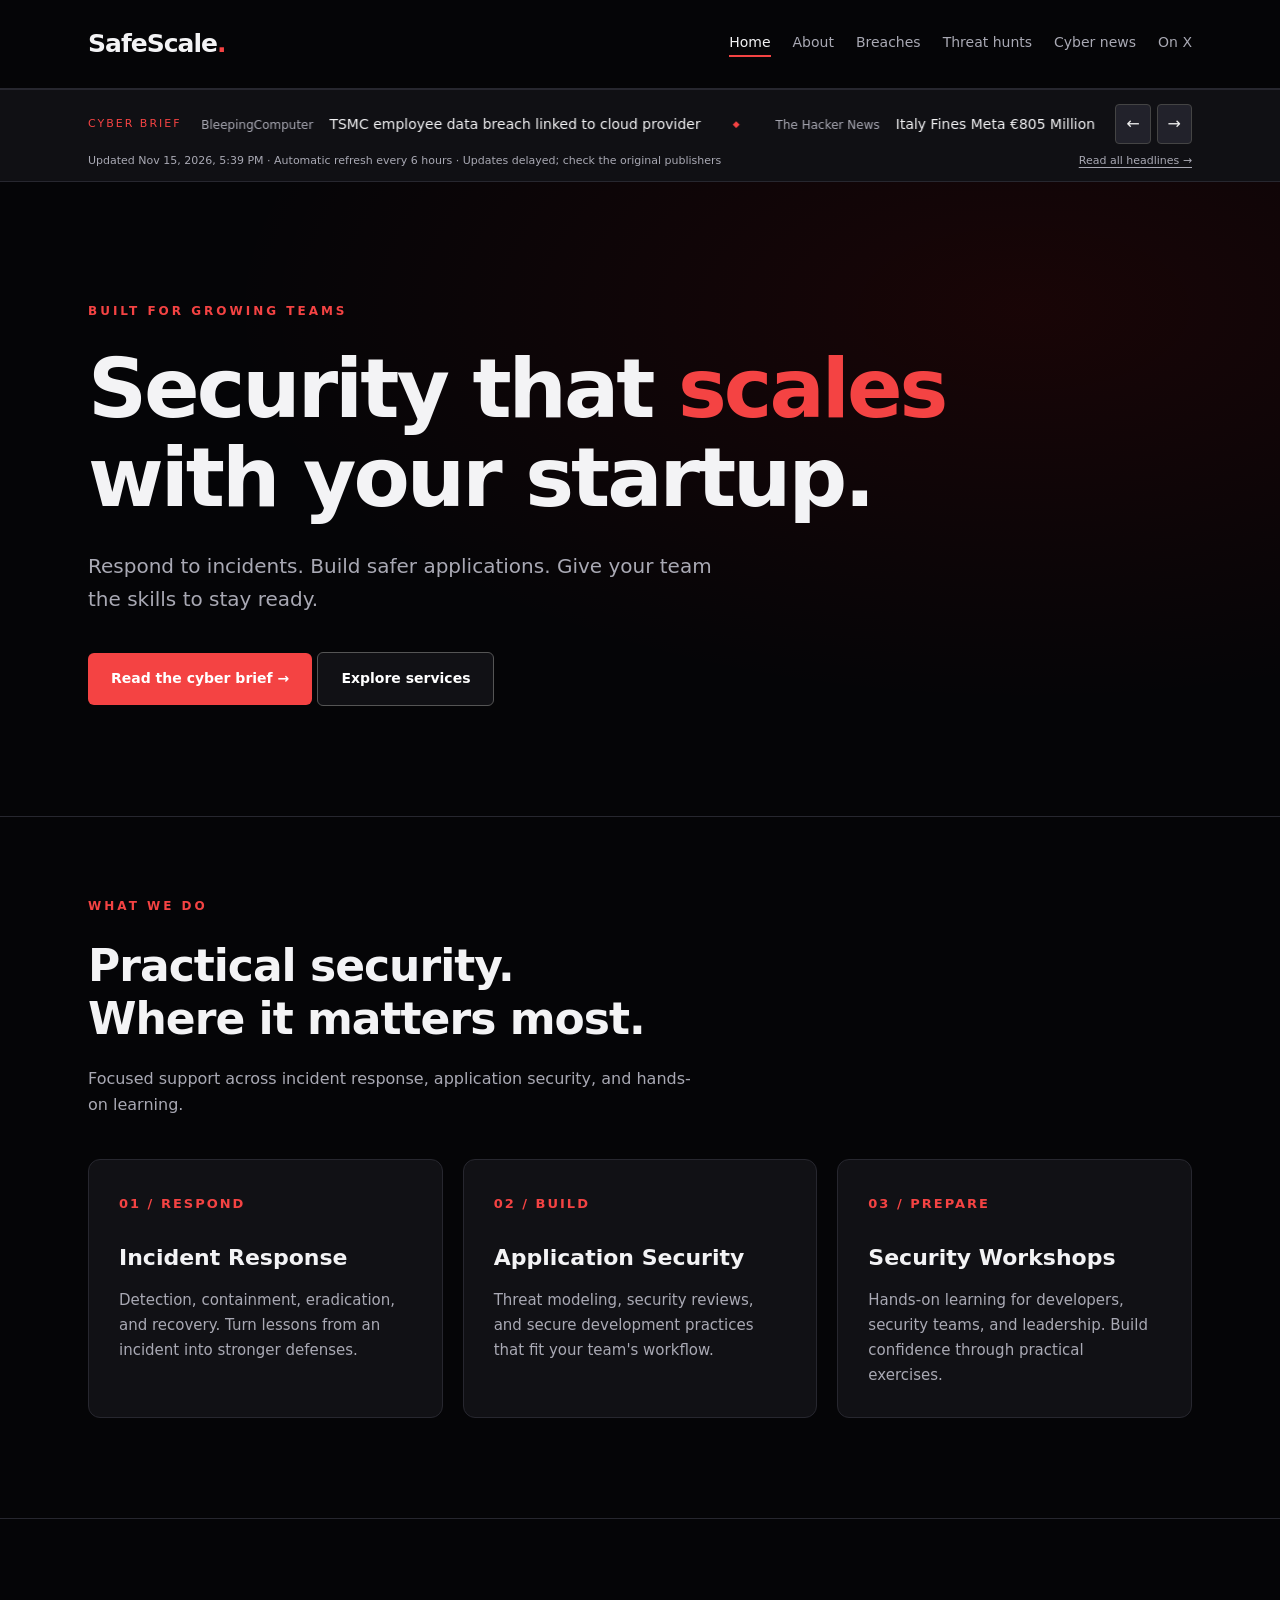
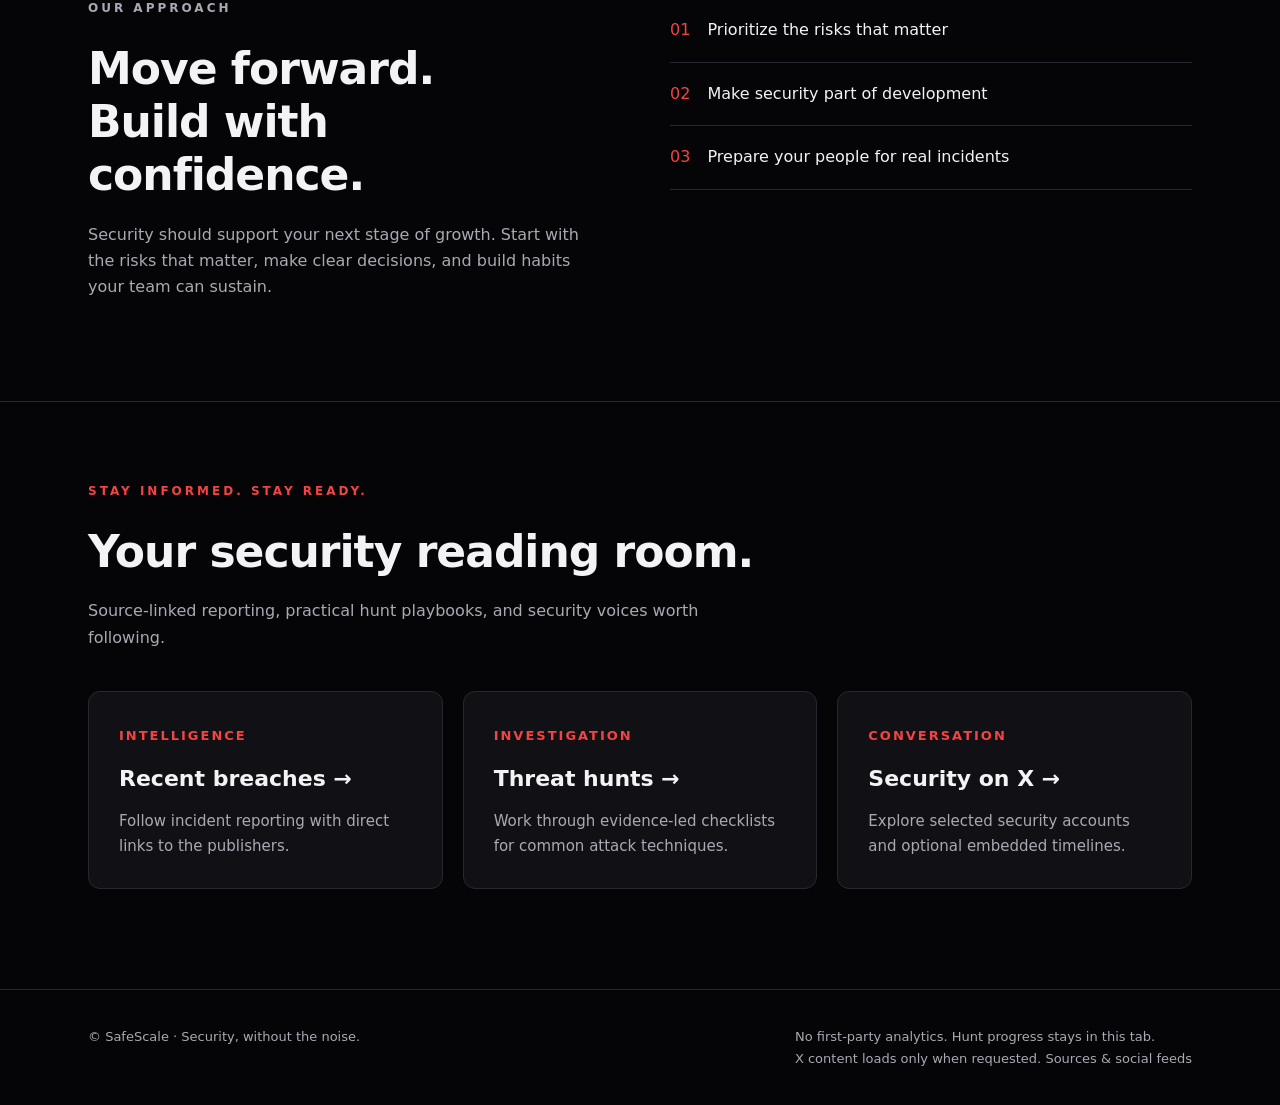
==== docs/index.html @ 320ba731 "Remove ticker pause button and retain hover-to-pause behavior" ====
<!DOCTYPE html>
<html lang="en"><head><meta charset="UTF-8"><meta name="viewport" content="width=device-width, initial-scale=1"><title>Security That Scales With Startups | SafeScale</title><meta name="description" content="Incident response, application security, threat hunting, and cyber news."><meta http-equiv="Content-Security-Policy" content="default-src 'none'; script-src 'self'; style-src 'self'; connect-src 'self'; img-src 'self' data:; frame-src 'none'; font-src 'self'; base-uri 'none'; form-action 'none'; object-src 'none'"><meta name="referrer" content="no-referrer"><link rel="stylesheet" href="assets/site.css?v=tape-1"><script src="assets/site.js?v=hover-2" defer></script></head><body data-page="home"><a class="skip" href="#main">Skip to content</a><header><nav class="container" aria-label="Main navigation"><a class="brand" href="./" aria-label="SafeScale home">SafeScale<span>.</span></a><div class="nav-links"><a href="index.html" aria-current="page">Home</a><a href="about.html">About</a><a href="breaches.html">Breaches</a><a href="hunts.html">Threat hunts</a><a href="news.html">Cyber news</a><a href="social.html">On X</a></div></nav></header><main id="main"><aside class="ticker-wrap" aria-label="Cyber headlines"><div class="container ticker-row"><a class="ticker-label" href="news.html" aria-label="Cyber Brief: read all headlines">CYBER BRIEF</a><div class="ticker-viewport" id="ticker-viewport"><a href="news.html">Explore the latest security headlines →</a></div><div class="ticker-controls"><button type="button" id="ticker-prev" aria-label="Previous headline">←</button><button type="button" id="ticker-next" aria-label="Next headline">→</button></div></div><div class="container ticker-meta"><span id="ticker-updated">Briefings refresh automatically every 6 hours.</span><a href="news.html">Read all headlines →</a></div></aside>
<section class="hero"><div class="container"><p class="eyebrow">Built for growing teams</p><h1>Security that <span class="accent">scales</span><br>with your startup.</h1><p class="intro">Respond to incidents. Build safer applications. Give your team the skills to stay ready.</p><a class="button" href="news.html">Read the cyber brief &rarr;</a> <a class="button secondary" href="#services">Explore services</a></div></section>
<section id="services" class="services"><div class="container"><p class="eyebrow">What we do</p><h2>Practical security.<br>Where it matters most.</h2><p class="section-intro">Focused support across incident response, application security, and hands-on learning.</p><div class="grid">
<article class="card"><span class="number">01 / RESPOND</span><h3>Incident Response</h3><p>Detection, containment, eradication, and recovery. Turn lessons from an incident into stronger defenses.</p></article>
<article class="card"><span class="number">02 / BUILD</span><h3>Application Security</h3><p>Threat modeling, security reviews, and secure development practices that fit your team's workflow.</p></article>
<article class="card"><span class="number">03 / PREPARE</span><h3>Security Workshops</h3><p>Hands-on learning for developers, security teams, and leadership. Build confidence through practical exercises.</p></article>
</div></div></section>
<section id="approach" class="approach"><div class="container approach-inner"><div><p class="eyebrow">Our approach</p><h2>Move forward.<br>Build with confidence.</h2><p>Security should support your next stage of growth. Start with the risks that matter, make clear decisions, and build habits your team can sustain.</p></div><ul class="principles"><li><span>01</span> Prioritize the risks that matter</li><li><span>02</span> Make security part of development</li><li><span>03</span> Prepare your people for real incidents</li></ul></div></section>
<section class="services"><div class="container"><p class="eyebrow">Stay informed. Stay ready.</p><h2>Your security reading room.</h2><p class="section-intro">Source-linked reporting, practical hunt playbooks, and security voices worth following.</p><div class="grid"><a class="card link-card" href="breaches.html"><span class="number">INTELLIGENCE</span><h3>Recent breaches →</h3><p>Follow incident reporting with direct links to the publishers.</p></a><a class="card link-card" href="hunts.html"><span class="number">INVESTIGATION</span><h3>Threat hunts →</h3><p>Work through evidence-led checklists for common attack techniques.</p></a><a class="card link-card" href="social.html"><span class="number">CONVERSATION</span><h3>Security on X →</h3><p>Explore selected security accounts and optional embedded timelines.</p></a></div></div></section></main><footer><div class="container footer-inner"><p>&copy; SafeScale · Security, without the noise.</p><p>No first-party analytics. Hunt progress stays in this tab.<br>X content loads only when requested. <a href="social.html">Sources &amp; social feeds</a></p></div></footer></body></html>
---- docs/assets/site.css ----
:root{color-scheme:dark;--bg:#050507;--panel:#111115;--text:#f3f3f5;--muted:#a9a9b4;--red:#f44343;--line:#27272f}
*{box-sizing:border-box}html{scroll-behavior:smooth}body{margin:0;background:var(--bg);color:var(--text);font-family:Inter,system-ui,-apple-system,BlinkMacSystemFont,"Segoe UI",sans-serif;line-height:1.65}
a{color:inherit;text-decoration:none}a:focus-visible{outline:2px solid var(--red);outline-offset:6px}.container{max-width:1160px;margin:auto;padding:0 28px}
header{border-bottom:1px solid var(--line)}nav{min-height:88px;display:flex;align-items:center;justify-content:space-between;gap:24px}.brand{font-size:25px;font-weight:800;letter-spacing:-1px}.brand span,.accent{color:var(--red)}.nav-links{display:flex;gap:28px;font-size:14px;color:var(--muted)}
.hero{padding:120px 0 110px;position:relative;background:radial-gradient(ellipse at 80% 20%,#e1060017,transparent 55%)}
.eyebrow{text-transform:uppercase;font-size:12px;font-weight:700;letter-spacing:3px;color:var(--red);margin:0 0 24px}h1{font-size:clamp(42px,7vw,82px);line-height:1.08;letter-spacing:-3px;margin:0 0 28px;max-width:950px}p{margin:0 0 20px}.intro{font-size:20px;color:var(--muted);max-width:640px}
.button{display:inline-flex;align-items:center;justify-content:center;padding:14px 23px;border-radius:6px;background:var(--red);color:#fff;font-size:14px;font-weight:700;margin-top:16px}.button:hover{background:#dd3030}
section{scroll-margin-top:30px}.services{padding:80px 0 100px;border-top:1px solid var(--line)}h2{font-size:clamp(30px,4vw,44px);line-height:1.2;letter-spacing:-1px;margin:0 0 20px}.section-intro{max-width:620px;color:var(--muted)}.grid{display:grid;grid-template-columns:repeat(3,1fr);gap:20px;margin-top:40px}.card{background:var(--panel);border:1px solid var(--line);border-radius:12px;padding:30px}.number{color:var(--red);font-size:13px;font-weight:700;letter-spacing:2px}.card h3{font-size:22px;margin:24px 0 12px}.card p{font-size:15px;color:var(--muted);margin-bottom:0}
.approach{border-top:1px solid var(--line);padding:80px 0}.approach-inner{display:grid;grid-template-columns:1fr 1fr;gap:60px}.approach p{color:var(--muted)}.principles{list-style:none;margin:0;padding:0}.principles li{padding:18px 0;border-bottom:1px solid var(--line)}.principles span{color:var(--red);margin-right:12px}
footer{padding:36px 0;border-top:1px solid var(--line);font-size:13px;color:var(--muted)}.footer-inner{display:flex;justify-content:space-between;gap:24px}.footer-inner p{margin:0}
@media(max-width:760px){.hero{padding:80px 0}.grid,.approach-inner{grid-template-columns:1fr}.approach-inner{gap:24px}.nav-links{gap:16px}h1{letter-spacing:-1.5px}.services,.approach{padding:60px 0}.footer-inner{flex-direction:column;gap:12px}}
@media(prefers-reduced-motion:reduce){html{scroll-behavior:auto}}

.skip{position:absolute;top:-80px;left:16px;z-index:20;background:#fff;color:#111;padding:12px}.skip:focus{top:8px}
nav{flex-wrap:wrap;padding-top:18px;padding-bottom:18px}.nav-links{flex-wrap:wrap;gap:12px 22px}.nav-links a[aria-current=page]{color:var(--text);border-bottom:2px solid var(--red)}
.page-hero{padding:72px 0 48px;background:radial-gradient(ellipse at 85% 0%,#e1060015,transparent 65%)}.page-hero h1{font-size:clamp(40px,6vw,66px)}.page-content{padding-bottom:90px}.lede{max-width:740px;color:var(--muted);font-size:18px}.subtle{color:var(--muted);font-size:14px}.pill{display:inline-block;border:1px solid var(--line);border-radius:30px;padding:5px 12px;font-size:12px;letter-spacing:.4px;color:var(--muted)}
.toolbar{display:flex;flex-wrap:wrap;gap:16px;margin:24px 0;align-items:end}.field{display:flex;flex-direction:column;gap:7px;flex:1;min-width:180px;font-size:13px;color:var(--muted)}input[type=search],select,button{font:inherit}input[type=search],select{background:var(--panel);border:1px solid #45454e;color:var(--text);padding:12px 14px;border-radius:6px;width:100%}button{cursor:pointer}button:focus-visible,input:focus-visible,select:focus-visible,summary:focus-visible{outline:2px solid var(--red);outline-offset:4px}button.button{border:0;margin-top:0}.secondary{background:var(--panel);border:1px solid #555!important}.secondary:hover{background:#24242c}
.feed-list{display:grid;gap:16px}.story{border:1px solid var(--line);border-radius:10px;padding:24px;background:var(--panel)}.story h2{font-size:22px;letter-spacing:-.4px;margin:10px 0;line-height:1.4}.story h2 a:hover{color:var(--red)}.story-meta{display:flex;flex-wrap:wrap;gap:10px;align-items:center;color:var(--muted);font-size:12px}.story .read{color:var(--red);font-size:14px}.feed-info{padding:16px 20px;border-left:2px solid var(--red);background:var(--panel);font-size:14px;color:var(--muted);margin-bottom:24px}.feed-info p{margin:0 0 6px}.empty{border:1px dashed #555;padding:36px;text-align:center}.ticker-wrap{border-block:1px solid var(--line);padding:15px 0;background:#101014}.ticker-row{display:flex;align-items:center;gap:16px}.ticker-label{font-size:11px;color:var(--red);letter-spacing:2px;white-space:nowrap}.ticker-link{flex:1;font-size:14px;min-width:0}.ticker-controls{display:flex;gap:6px}.ticker-controls button{background:#22222b;border:1px solid #444;color:#eee;padding:6px 10px;border-radius:4px}.link-card{display:block}.link-card:hover{border-color:var(--red)}.link-card h3{margin:12px 0}.about-grid{display:grid;grid-template-columns:1.4fr 1fr;gap:32px}.prose p{color:var(--muted)}.prose h2{margin-top:34px}.prose a,.source-links a{color:var(--red);text-decoration:underline;text-underline-offset:4px}.source-links{display:flex;gap:18px;flex-wrap:wrap}.hunt{border:1px solid var(--line);border-radius:12px;background:var(--panel);margin:18px 0;padding:0 24px 24px}.hunt summary{padding:24px 0 8px;cursor:pointer;font-size:22px;font-weight:700}.hunt summary small{display:block;font-size:12px;font-weight:400;color:var(--red);margin-top:6px}.hunt h3{font-size:16px;margin:24px 0 8px}.hunt p,.hunt li{color:var(--muted)}.hunt label{display:flex;gap:12px;padding:12px 0;align-items:start}.hunt input{accent-color:var(--red);margin-top:6px;min-width:18px;min-height:18px}.hunt pre{background:#070709;border:1px solid var(--line);border-radius:6px;padding:20px;overflow:auto;font-size:13px;white-space:pre-wrap}.hunt progress{width:100%;accent-color:var(--red)}.hunt-actions{display:flex;gap:12px;flex-wrap:wrap;margin-top:20px}.hunt-status{margin-bottom:20px;color:var(--muted);font-size:13px}.x-grid{display:grid;grid-template-columns:repeat(3,1fr);gap:20px;margin:28px 0}.x-card{border:1px solid var(--line);background:var(--panel);border-radius:10px;padding:24px}.x-card h2{font-size:22px;margin-top:12px}.x-card p{color:var(--muted);font-size:14px}.x-card a{color:var(--red)}.x-slot{margin-top:18px;min-height:40px}.notice{padding:20px;background:var(--panel);border:1px solid var(--line);border-radius:8px;margin:24px 0}.content-links{margin-top:20px}.content-links a{color:var(--red)}[hidden]{display:none!important}
@media(max-width:760px){nav{align-items:start}.nav-links{font-size:12px;gap:10px 15px}.about-grid,.x-grid{grid-template-columns:1fr}.page-hero{padding-top:48px}.ticker-row{flex-wrap:wrap}.ticker-label{width:100%}.ticker-controls{margin-left:auto}.container{padding-left:20px;padding-right:20px}.story{padding:20px}.toolbar{gap:12px}}
@media(max-width:760px){.ticker-link{flex-basis:100%;min-height:72px}.ticker-controls{margin-left:0}}

/* A continuous stock-market-style tape, moving left to right. */
.ticker-wrap{padding:14px 0 10px}.ticker-row{flex-wrap:nowrap}.ticker-label{flex-shrink:0}.ticker-label:hover{text-decoration:underline}.ticker-viewport{flex:1;min-width:0;overflow:hidden;padding:8px 0}.ticker-track,.ticker-group{display:flex;align-items:center;width:max-content}.ticker-track{will-change:transform}.ticker-group{gap:36px;padding-right:36px;flex-shrink:0}.ticker-item{display:flex;align-items:center;gap:16px;white-space:nowrap;font-size:14px;line-height:1.5;flex-shrink:0}.ticker-item:hover .ticker-headline{color:var(--red)}.ticker-source{color:var(--muted);font-size:12px}.ticker-separator{color:var(--red);font-size:9px;margin-left:16px}.ticker-controls{flex-shrink:0}.ticker-meta{display:flex;justify-content:space-between;gap:12px;margin-top:8px;color:var(--muted);font-size:11px}.ticker-meta a{white-space:nowrap;text-decoration:underline;text-underline-offset:3px}
@media(max-width:760px){.ticker-row{display:grid;grid-template-columns:1fr auto;gap:10px}.ticker-label{width:auto}.ticker-viewport{grid-column:1 / -1;grid-row:2;width:100%;min-height:42px}.ticker-controls{grid-column:2;grid-row:1;margin-left:0}.ticker-meta{flex-wrap:wrap;font-size:10px}.ticker-item{font-size:14px}.ticker-group{gap:28px;padding-right:28px}}
@media(prefers-reduced-motion:reduce){.ticker-track{will-change:auto}}
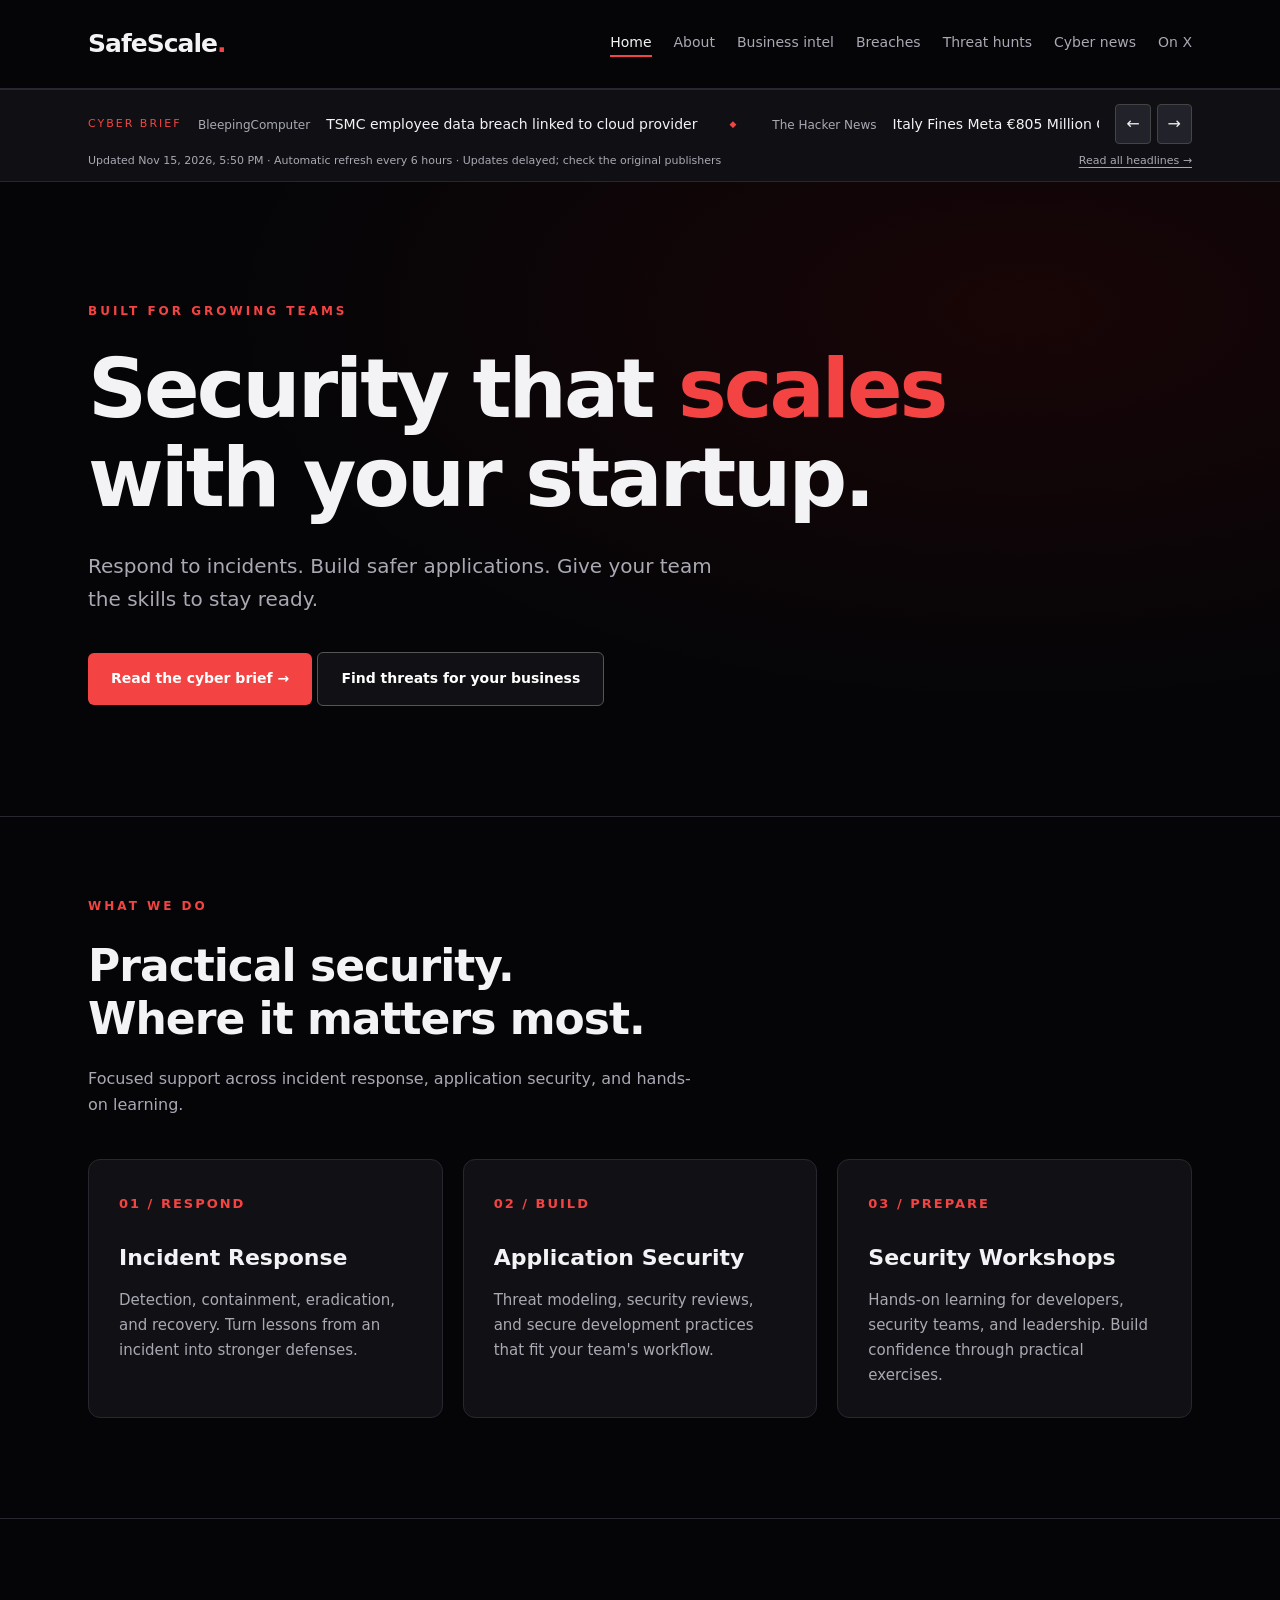
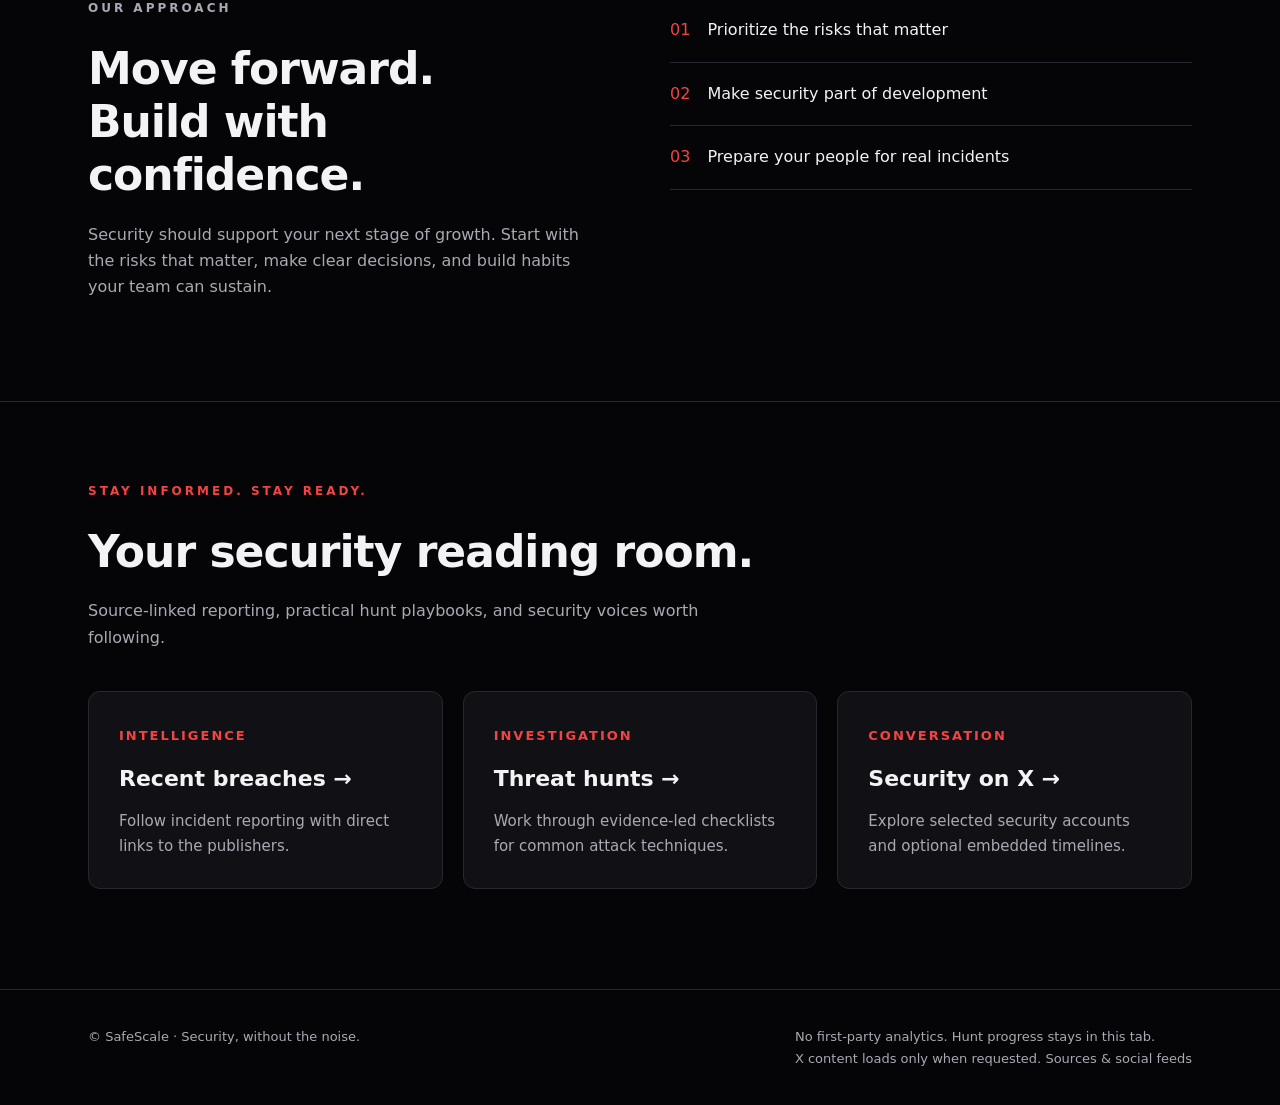
==== commit ecb66521: "Add explainable industry and India-relevance intelligence with CISA KEV and contextual hunt guides" ====
--- a/docs/index.html
+++ b/docs/index.html
@@ -1,6 +1,6 @@
 <!DOCTYPE html>
-<html lang="en"><head><meta charset="UTF-8"><meta name="viewport" content="width=device-width, initial-scale=1"><title>Security That Scales With Startups | SafeScale</title><meta name="description" content="Incident response, application security, threat hunting, and cyber news."><meta http-equiv="Content-Security-Policy" content="default-src 'none'; script-src 'self'; style-src 'self'; connect-src 'self'; img-src 'self' data:; frame-src 'none'; font-src 'self'; base-uri 'none'; form-action 'none'; object-src 'none'"><meta name="referrer" content="no-referrer"><link rel="stylesheet" href="assets/site.css?v=tape-1"><script src="assets/site.js?v=hover-2" defer></script></head><body data-page="home"><a class="skip" href="#main">Skip to content</a><header><nav class="container" aria-label="Main navigation"><a class="brand" href="./" aria-label="SafeScale home">SafeScale<span>.</span></a><div class="nav-links"><a href="index.html" aria-current="page">Home</a><a href="about.html">About</a><a href="breaches.html">Breaches</a><a href="hunts.html">Threat hunts</a><a href="news.html">Cyber news</a><a href="social.html">On X</a></div></nav></header><main id="main"><aside class="ticker-wrap" aria-label="Cyber headlines"><div class="container ticker-row"><a class="ticker-label" href="news.html" aria-label="Cyber Brief: read all headlines">CYBER BRIEF</a><div class="ticker-viewport" id="ticker-viewport"><a href="news.html">Explore the latest security headlines →</a></div><div class="ticker-controls"><button type="button" id="ticker-prev" aria-label="Previous headline">←</button><button type="button" id="ticker-next" aria-label="Next headline">→</button></div></div><div class="container ticker-meta"><span id="ticker-updated">Briefings refresh automatically every 6 hours.</span><a href="news.html">Read all headlines →</a></div></aside>
-<section class="hero"><div class="container"><p class="eyebrow">Built for growing teams</p><h1>Security that <span class="accent">scales</span><br>with your startup.</h1><p class="intro">Respond to incidents. Build safer applications. Give your team the skills to stay ready.</p><a class="button" href="news.html">Read the cyber brief &rarr;</a> <a class="button secondary" href="#services">Explore services</a></div></section>
+<html lang="en"><head><meta charset="UTF-8"><meta name="viewport" content="width=device-width, initial-scale=1"><title>Security That Scales With Startups | SafeScale</title><meta name="description" content="Incident response, application security, threat hunting, and cyber news."><meta http-equiv="Content-Security-Policy" content="default-src 'none'; script-src 'self'; style-src 'self'; connect-src 'self'; img-src 'self' data:; frame-src 'none'; font-src 'self'; base-uri 'none'; form-action 'none'; object-src 'none'"><meta name="referrer" content="no-referrer"><link rel="stylesheet" href="assets/site.css?v=intel-1"><script src="assets/site.js?v=intel-1" defer></script></head><body data-page="home"><a class="skip" href="#main">Skip to content</a><header><nav class="container" aria-label="Main navigation"><a class="brand" href="./" aria-label="SafeScale home">SafeScale<span>.</span></a><div class="nav-links"><a href="index.html" aria-current="page">Home</a><a href="about.html">About</a><a href="intel.html">Business intel</a><a href="breaches.html">Breaches</a><a href="hunts.html">Threat hunts</a><a href="news.html">Cyber news</a><a href="social.html">On X</a></div></nav></header><main id="main"><aside class="ticker-wrap" aria-label="Cyber headlines"><div class="container ticker-row"><a class="ticker-label" href="news.html" aria-label="Cyber Brief: read all headlines">CYBER BRIEF</a><div class="ticker-viewport" id="ticker-viewport"><a href="news.html">Explore the latest security headlines →</a></div><div class="ticker-controls"><button type="button" id="ticker-prev" aria-label="Previous headline">←</button><button type="button" id="ticker-next" aria-label="Next headline">→</button></div></div><div class="container ticker-meta"><span id="ticker-updated">Briefings refresh automatically every 6 hours.</span><a href="news.html">Read all headlines →</a></div></aside>
+<section class="hero"><div class="container"><p class="eyebrow">Built for growing teams</p><h1>Security that <span class="accent">scales</span><br>with your startup.</h1><p class="intro">Respond to incidents. Build safer applications. Give your team the skills to stay ready.</p><a class="button" href="news.html">Read the cyber brief &rarr;</a> <a class="button secondary" href="intel.html">Find threats for your business</a></div></section>
 <section id="services" class="services"><div class="container"><p class="eyebrow">What we do</p><h2>Practical security.<br>Where it matters most.</h2><p class="section-intro">Focused support across incident response, application security, and hands-on learning.</p><div class="grid">
 <article class="card"><span class="number">01 / RESPOND</span><h3>Incident Response</h3><p>Detection, containment, eradication, and recovery. Turn lessons from an incident into stronger defenses.</p></article>
 <article class="card"><span class="number">02 / BUILD</span><h3>Application Security</h3><p>Threat modeling, security reviews, and secure development practices that fit your team's workflow.</p></article>
--- a/docs/assets/site.css
+++ b/docs/assets/site.css
@@ -24,3 +24,7 @@
 .ticker-wrap{padding:14px 0 10px}.ticker-row{flex-wrap:nowrap}.ticker-label{flex-shrink:0}.ticker-label:hover{text-decoration:underline}.ticker-viewport{flex:1;min-width:0;overflow:hidden;padding:8px 0}.ticker-track,.ticker-group{display:flex;align-items:center;width:max-content}.ticker-track{will-change:transform}.ticker-group{gap:36px;padding-right:36px;flex-shrink:0}.ticker-item{display:flex;align-items:center;gap:16px;white-space:nowrap;font-size:14px;line-height:1.5;flex-shrink:0}.ticker-item:hover .ticker-headline{color:var(--red)}.ticker-source{color:var(--muted);font-size:12px}.ticker-separator{color:var(--red);font-size:9px;margin-left:16px}.ticker-controls{flex-shrink:0}.ticker-meta{display:flex;justify-content:space-between;gap:12px;margin-top:8px;color:var(--muted);font-size:11px}.ticker-meta a{white-space:nowrap;text-decoration:underline;text-underline-offset:3px}
 @media(max-width:760px){.ticker-row{display:grid;grid-template-columns:1fr auto;gap:10px}.ticker-label{width:auto}.ticker-viewport{grid-column:1 / -1;grid-row:2;width:100%;min-height:42px}.ticker-controls{grid-column:2;grid-row:1;margin-left:0}.ticker-meta{flex-wrap:wrap;font-size:10px}.ticker-item{font-size:14px}.ticker-group{gap:28px;padding-right:28px}}
 @media(prefers-reduced-motion:reduce){.ticker-track{will-change:auto}}
+.intel-metrics{display:grid;grid-template-columns:repeat(4,1fr);gap:16px;margin-bottom:30px}.intel-metrics>div{padding:22px;border:1px solid var(--line);border-radius:8px;background:var(--panel)}.intel-metrics strong{display:block;font-size:30px;line-height:1.2;color:var(--text)}.intel-metrics span{font-size:12px;color:var(--muted)}.intel-filters{display:grid;grid-template-columns:repeat(3,minmax(0,1fr));gap:18px;padding:24px;background:var(--panel);border:1px solid var(--line);border-radius:10px}.intel-search{grid-column:span 2}.intel-filter-actions{display:flex;gap:12px;align-items:end;flex-wrap:wrap}.intel-filters .field{min-width:0}.intel-filters select{min-width:0}.industry-context{padding:44px 0}.industry-context h2{font-size:28px}.industry-grid{display:grid;grid-template-columns:repeat(2,minmax(0,1fr));gap:18px}.industry-card{border:1px solid var(--line);border-radius:10px;padding:24px;background:var(--panel)}.industry-card h3{margin:0 0 12px;font-size:21px}.industry-card p{font-size:14px;color:var(--muted)}.industry-card ul{color:var(--muted);font-size:14px;padding-left:20px}.industry-card .source-links{font-size:13px}.intel-results-heading{display:flex;justify-content:space-between;align-items:center;gap:20px}.intel-results-heading h2{font-size:28px}.intel-tags{display:flex;gap:7px;flex-wrap:wrap;margin:14px 0}.intel-badge{display:inline-block;padding:4px 10px;border-radius:4px;font-size:11px;color:#b5d9cd;background:#12251f;border:1px solid #294a3f}.intel-badge.assessment{background:#242010;border-color:#4d4227;color:#e3cd91}.intel-badge.unknown{background:#1b1b22;border-color:#363640;color:#b3b3c1}.intel-story h2{font-size:23px}.intel-story h3{font-size:14px;margin:22px 0 8px}.intel-story p,.intel-story li{font-size:14px;color:var(--muted)}.intel-story ul{padding-left:20px}.intel-story strong{color:var(--text)}.intel-story details{border-top:1px solid var(--line);margin-top:20px;padding-top:14px}.intel-story summary,.intel-method summary{cursor:pointer;font-size:14px;color:var(--text)}.intel-evidence{margin-top:15px}.intel-evidence p{margin:8px 0}.intel-actions{display:flex;gap:12px;flex-wrap:wrap;font-size:13px}.intel-actions a{color:var(--red);text-decoration:underline;text-underline-offset:3px}.intel-method .prose{padding-top:18px}.intel-freshness{font-size:12px}.intel-empty-action{margin-top:18px}.industry-context .eyebrow{margin-bottom:12px}
+@media(max-width:760px){.intel-metrics{grid-template-columns:repeat(2,1fr);gap:10px}.intel-metrics>div{padding:16px}.intel-filters,.industry-grid{grid-template-columns:1fr}.intel-search{grid-column:auto}.intel-filters{padding:18px}.intel-results-heading{display:block}.intel-results-heading h2{margin-bottom:12px}.intel-story h2{font-size:21px}}
+
+.industry-context>summary{cursor:pointer;font-size:22px;font-weight:700;line-height:1.4}.industry-context[open]>summary{margin-bottom:18px}
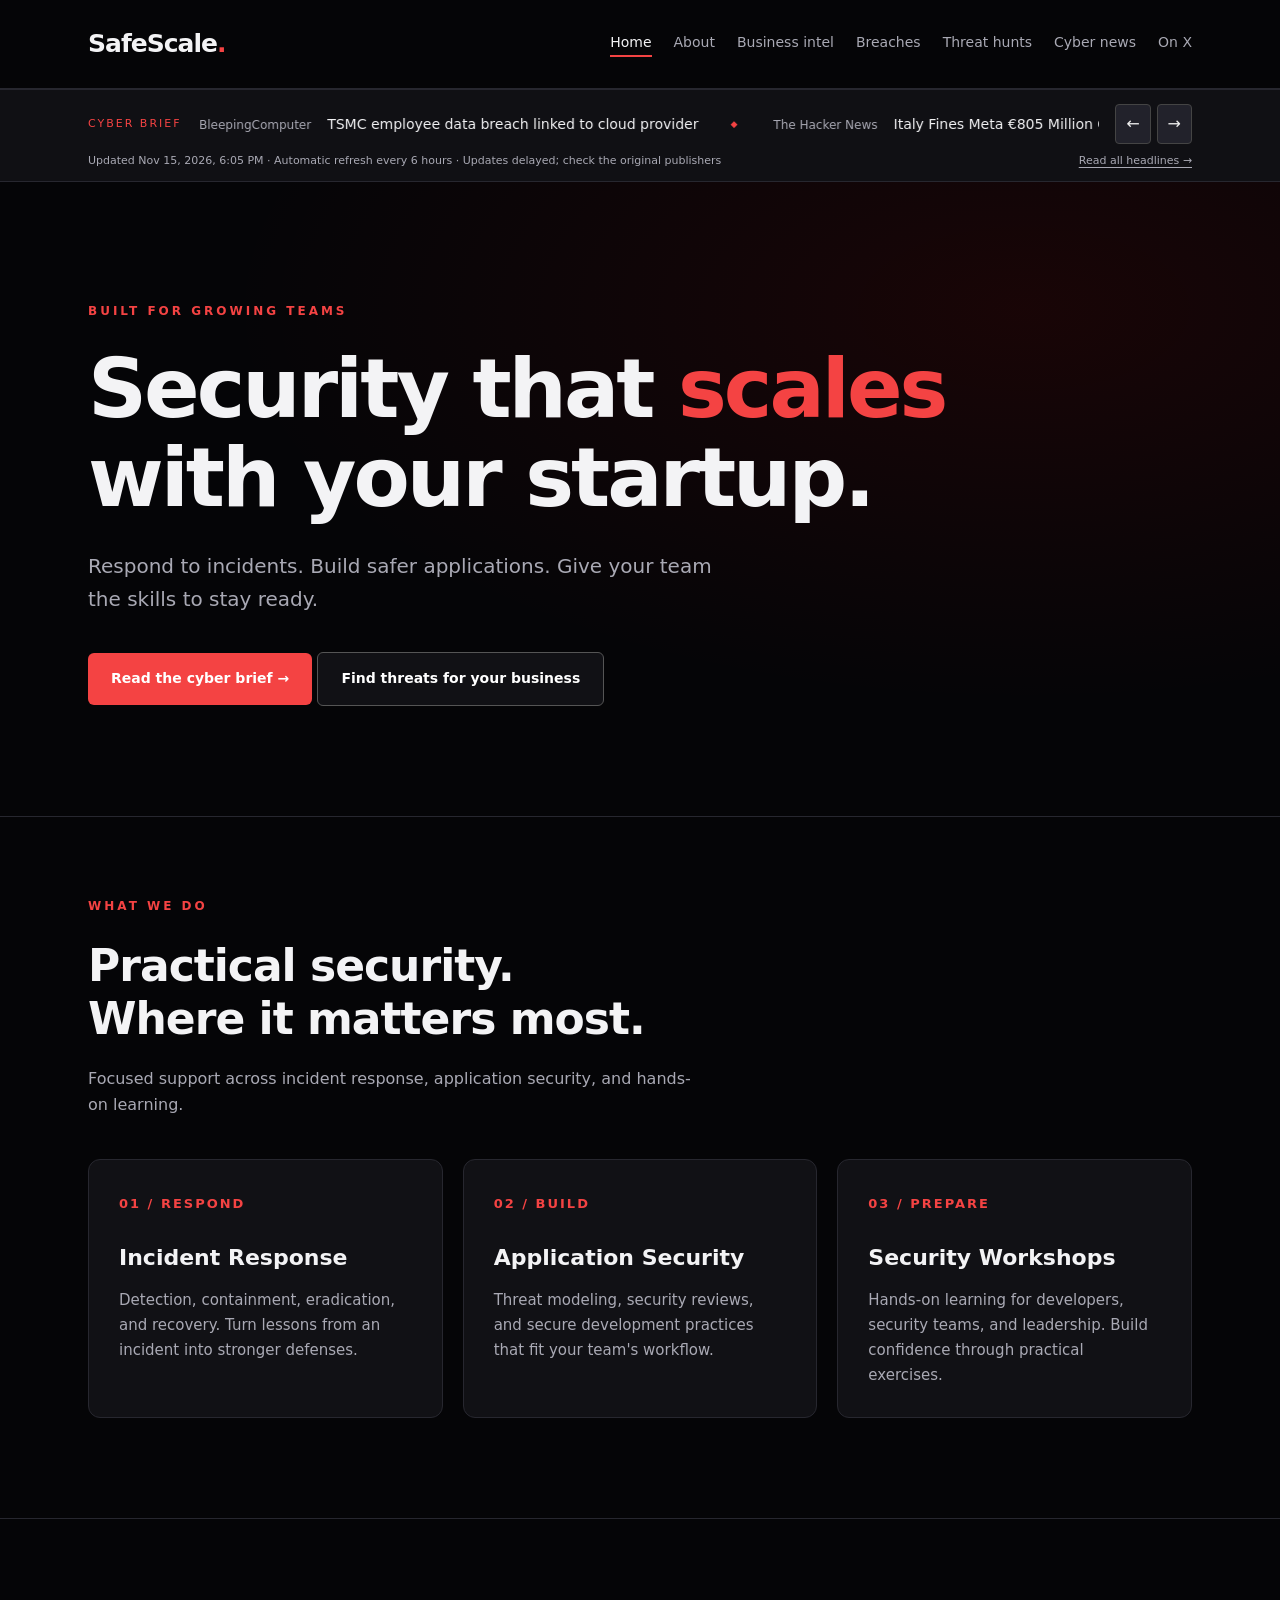
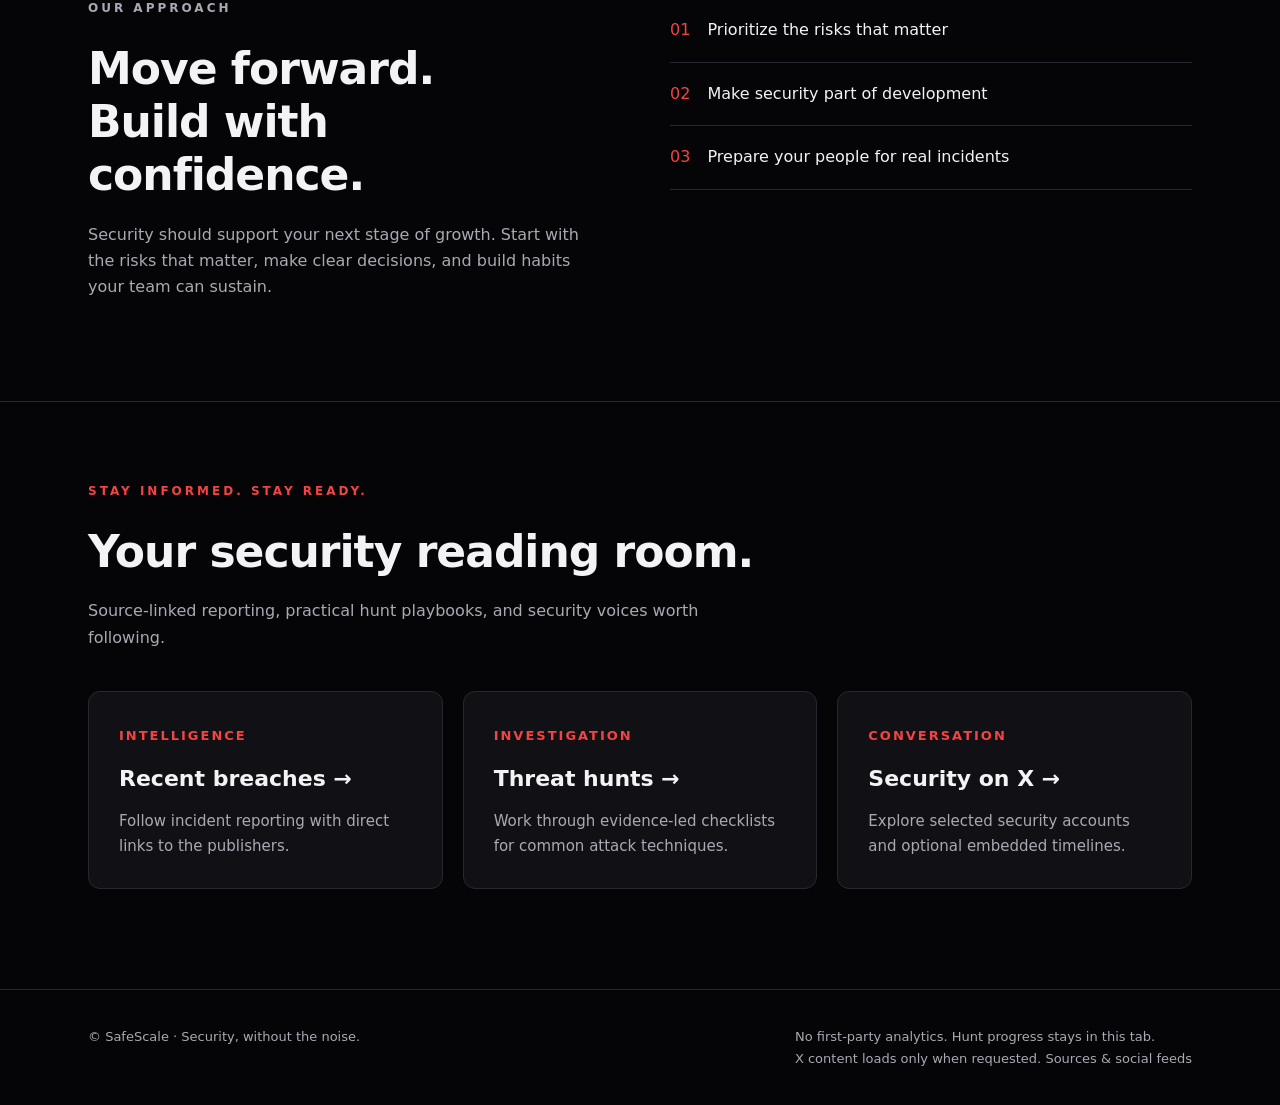
==== commit 816ff40e: "Fix encoded XML bypass, isolate X embeds, validate feed boundaries, and harden publishing permission" ====
--- a/docs/index.html
+++ b/docs/index.html
@@ -1,5 +1,5 @@
 <!DOCTYPE html>
-<html lang="en"><head><meta charset="UTF-8"><meta name="viewport" content="width=device-width, initial-scale=1"><title>Security That Scales With Startups | SafeScale</title><meta name="description" content="Incident response, application security, threat hunting, and cyber news."><meta http-equiv="Content-Security-Policy" content="default-src 'none'; script-src 'self'; style-src 'self'; connect-src 'self'; img-src 'self' data:; frame-src 'none'; font-src 'self'; base-uri 'none'; form-action 'none'; object-src 'none'"><meta name="referrer" content="no-referrer"><link rel="stylesheet" href="assets/site.css?v=intel-1"><script src="assets/site.js?v=intel-1" defer></script></head><body data-page="home"><a class="skip" href="#main">Skip to content</a><header><nav class="container" aria-label="Main navigation"><a class="brand" href="./" aria-label="SafeScale home">SafeScale<span>.</span></a><div class="nav-links"><a href="index.html" aria-current="page">Home</a><a href="about.html">About</a><a href="intel.html">Business intel</a><a href="breaches.html">Breaches</a><a href="hunts.html">Threat hunts</a><a href="news.html">Cyber news</a><a href="social.html">On X</a></div></nav></header><main id="main"><aside class="ticker-wrap" aria-label="Cyber headlines"><div class="container ticker-row"><a class="ticker-label" href="news.html" aria-label="Cyber Brief: read all headlines">CYBER BRIEF</a><div class="ticker-viewport" id="ticker-viewport"><a href="news.html">Explore the latest security headlines →</a></div><div class="ticker-controls"><button type="button" id="ticker-prev" aria-label="Previous headline">←</button><button type="button" id="ticker-next" aria-label="Next headline">→</button></div></div><div class="container ticker-meta"><span id="ticker-updated">Briefings refresh automatically every 6 hours.</span><a href="news.html">Read all headlines →</a></div></aside>
+<html lang="en"><head><meta charset="UTF-8"><meta name="viewport" content="width=device-width, initial-scale=1"><title>Security That Scales With Startups | SafeScale</title><meta name="description" content="Incident response, application security, threat hunting, and cyber news."><meta http-equiv="Content-Security-Policy" content="default-src 'none'; script-src 'self'; style-src 'self'; connect-src 'self'; img-src 'self' data:; frame-src 'none'; font-src 'self'; base-uri 'none'; form-action 'none'; object-src 'none'"><meta name="referrer" content="no-referrer"><link rel="stylesheet" href="assets/site.css?v=security-1"><script src="assets/site.js?v=security-1" defer></script></head><body data-page="home"><a class="skip" href="#main">Skip to content</a><header><nav class="container" aria-label="Main navigation"><a class="brand" href="./" aria-label="SafeScale home">SafeScale<span>.</span></a><div class="nav-links"><a href="index.html" aria-current="page">Home</a><a href="about.html">About</a><a href="intel.html">Business intel</a><a href="breaches.html">Breaches</a><a href="hunts.html">Threat hunts</a><a href="news.html">Cyber news</a><a href="social.html">On X</a></div></nav></header><main id="main"><aside class="ticker-wrap" aria-label="Cyber headlines"><div class="container ticker-row"><a class="ticker-label" href="news.html" aria-label="Cyber Brief: read all headlines">CYBER BRIEF</a><div class="ticker-viewport" id="ticker-viewport"><a href="news.html">Explore the latest security headlines →</a></div><div class="ticker-controls"><button type="button" id="ticker-prev" aria-label="Previous headline">←</button><button type="button" id="ticker-next" aria-label="Next headline">→</button></div></div><div class="container ticker-meta"><span id="ticker-updated">Briefings refresh automatically every 6 hours.</span><a href="news.html">Read all headlines →</a></div></aside>
 <section class="hero"><div class="container"><p class="eyebrow">Built for growing teams</p><h1>Security that <span class="accent">scales</span><br>with your startup.</h1><p class="intro">Respond to incidents. Build safer applications. Give your team the skills to stay ready.</p><a class="button" href="news.html">Read the cyber brief &rarr;</a> <a class="button secondary" href="intel.html">Find threats for your business</a></div></section>
 <section id="services" class="services"><div class="container"><p class="eyebrow">What we do</p><h2>Practical security.<br>Where it matters most.</h2><p class="section-intro">Focused support across incident response, application security, and hands-on learning.</p><div class="grid">
 <article class="card"><span class="number">01 / RESPOND</span><h3>Incident Response</h3><p>Detection, containment, eradication, and recovery. Turn lessons from an incident into stronger defenses.</p></article>
--- a/docs/assets/site.css
+++ b/docs/assets/site.css
@@ -28,3 +28,5 @@
 @media(max-width:760px){.intel-metrics{grid-template-columns:repeat(2,1fr);gap:10px}.intel-metrics>div{padding:16px}.intel-filters,.industry-grid{grid-template-columns:1fr}.intel-search{grid-column:auto}.intel-filters{padding:18px}.intel-results-heading{display:block}.intel-results-heading h2{margin-bottom:12px}.intel-story h2{font-size:21px}}
 
 .industry-context>summary{cursor:pointer;font-size:22px;font-weight:700;line-height:1.4}.industry-context[open]>summary{margin-bottom:18px}
+
+.x-slot iframe{width:100%;height:540px;border:0;border-radius:6px;background:var(--panel)}
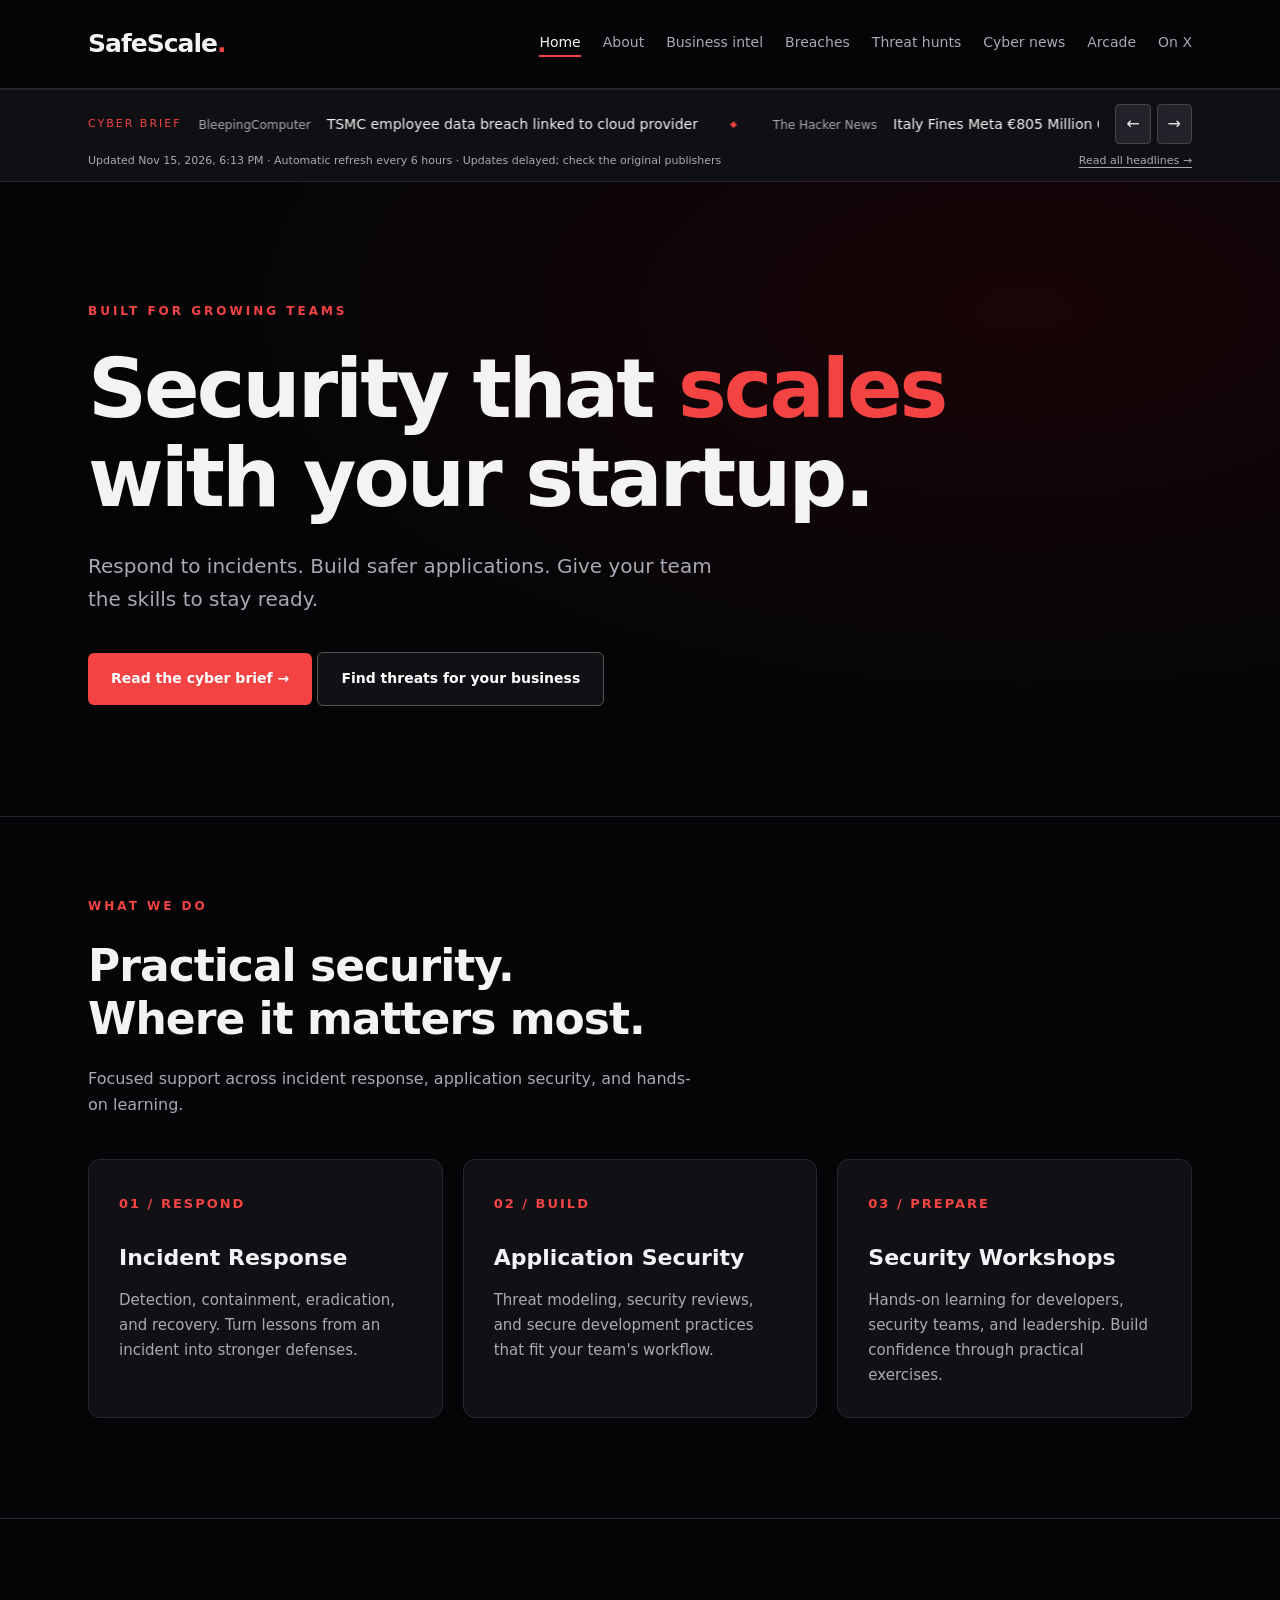
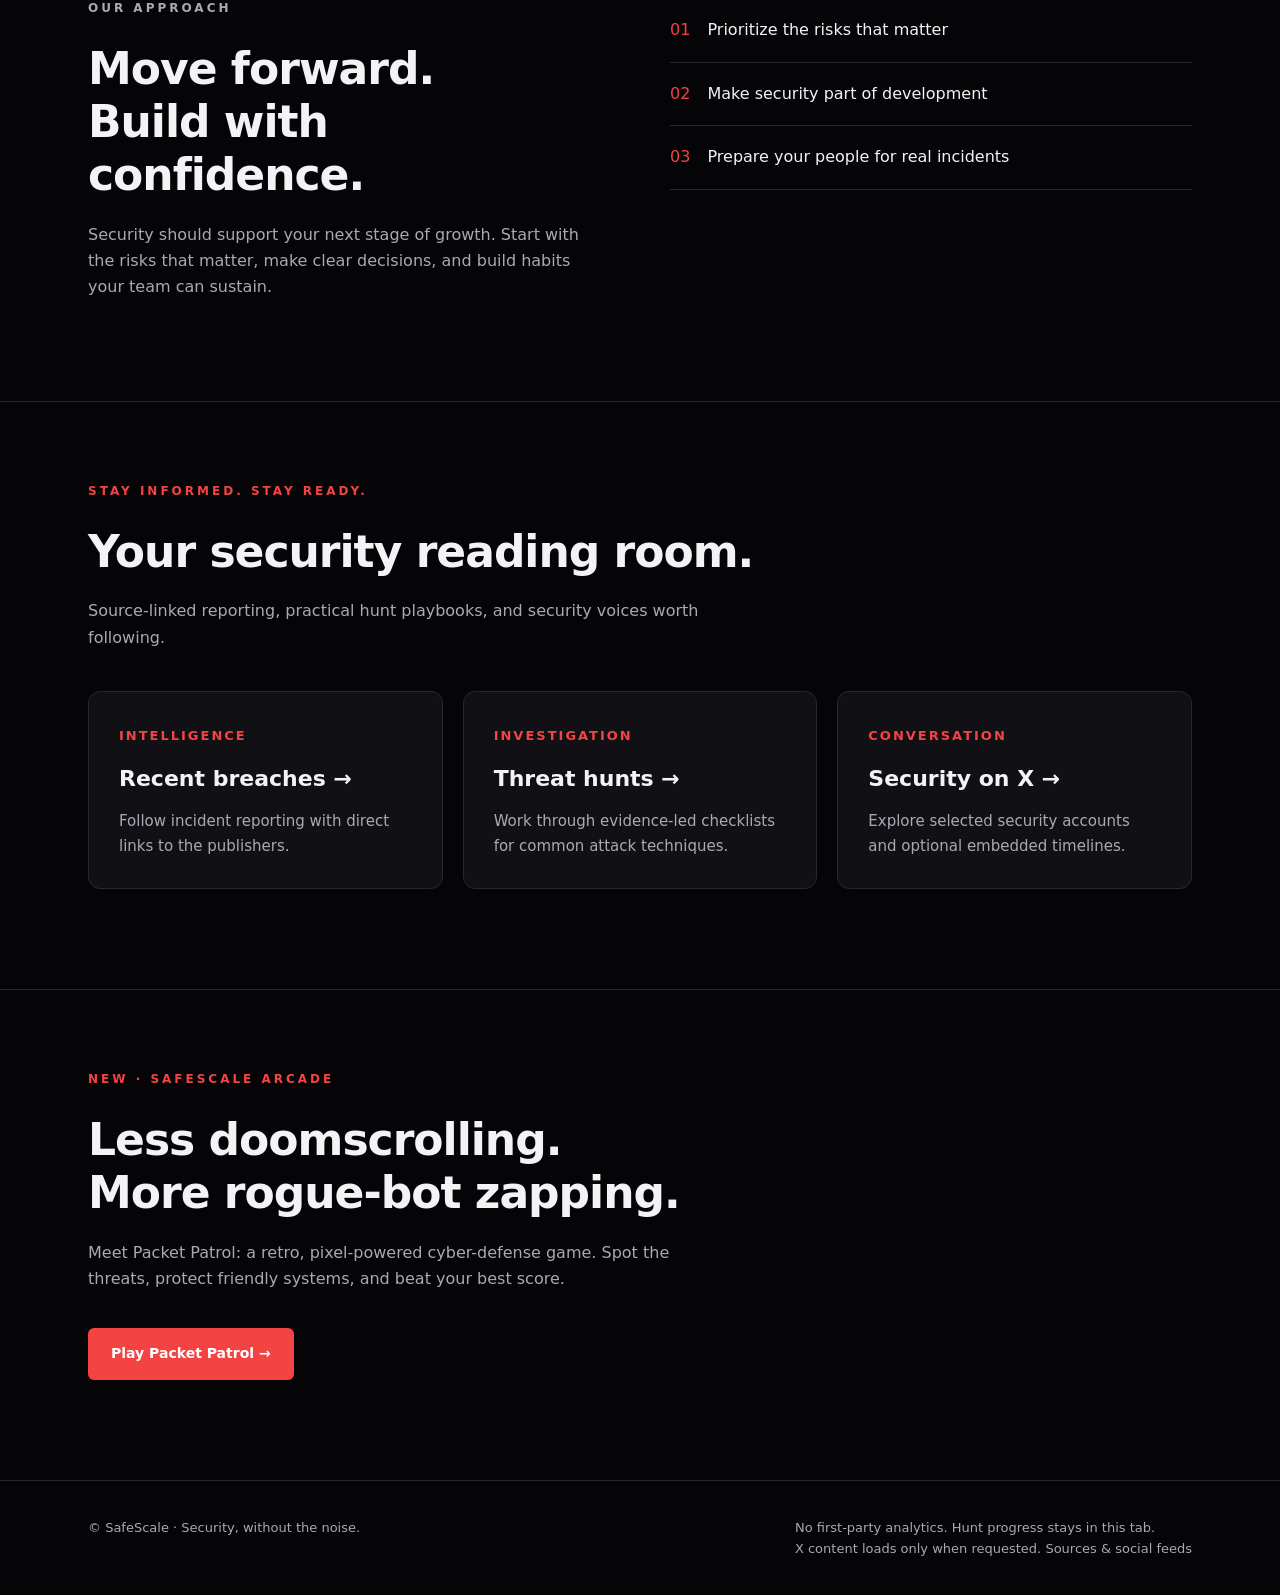
==== commit 66b97a78: "Add Packet Patrol retro cyber-defense arcade with touch, keyboard, and practice modes" ====
--- a/docs/index.html
+++ b/docs/index.html
@@ -1,5 +1,5 @@
 <!DOCTYPE html>
-<html lang="en"><head><meta charset="UTF-8"><meta name="viewport" content="width=device-width, initial-scale=1"><title>Security That Scales With Startups | SafeScale</title><meta name="description" content="Incident response, application security, threat hunting, and cyber news."><meta http-equiv="Content-Security-Policy" content="default-src 'none'; script-src 'self'; style-src 'self'; connect-src 'self'; img-src 'self' data:; frame-src 'none'; font-src 'self'; base-uri 'none'; form-action 'none'; object-src 'none'"><meta name="referrer" content="no-referrer"><link rel="stylesheet" href="assets/site.css?v=security-1"><script src="assets/site.js?v=security-1" defer></script></head><body data-page="home"><a class="skip" href="#main">Skip to content</a><header><nav class="container" aria-label="Main navigation"><a class="brand" href="./" aria-label="SafeScale home">SafeScale<span>.</span></a><div class="nav-links"><a href="index.html" aria-current="page">Home</a><a href="about.html">About</a><a href="intel.html">Business intel</a><a href="breaches.html">Breaches</a><a href="hunts.html">Threat hunts</a><a href="news.html">Cyber news</a><a href="social.html">On X</a></div></nav></header><main id="main"><aside class="ticker-wrap" aria-label="Cyber headlines"><div class="container ticker-row"><a class="ticker-label" href="news.html" aria-label="Cyber Brief: read all headlines">CYBER BRIEF</a><div class="ticker-viewport" id="ticker-viewport"><a href="news.html">Explore the latest security headlines →</a></div><div class="ticker-controls"><button type="button" id="ticker-prev" aria-label="Previous headline">←</button><button type="button" id="ticker-next" aria-label="Next headline">→</button></div></div><div class="container ticker-meta"><span id="ticker-updated">Briefings refresh automatically every 6 hours.</span><a href="news.html">Read all headlines →</a></div></aside>
+<html lang="en"><head><meta charset="UTF-8"><meta name="viewport" content="width=device-width, initial-scale=1"><title>Security That Scales With Startups | SafeScale</title><meta name="description" content="Incident response, application security, threat hunting, and cyber news."><meta http-equiv="Content-Security-Policy" content="default-src 'none'; script-src 'self'; style-src 'self'; connect-src 'self'; img-src 'self' data:; frame-src 'none'; font-src 'self'; base-uri 'none'; form-action 'none'; object-src 'none'"><meta name="referrer" content="no-referrer"><link rel="stylesheet" href="assets/site.css?v=security-1"><script src="assets/site.js?v=security-1" defer></script></head><body data-page="home"><a class="skip" href="#main">Skip to content</a><header><nav class="container" aria-label="Main navigation"><a class="brand" href="./" aria-label="SafeScale home">SafeScale<span>.</span></a><div class="nav-links"><a href="index.html" aria-current="page">Home</a><a href="about.html">About</a><a href="intel.html">Business intel</a><a href="breaches.html">Breaches</a><a href="hunts.html">Threat hunts</a><a href="news.html">Cyber news</a><a href="arcade.html">Arcade</a><a href="social.html">On X</a></div></nav></header><main id="main"><aside class="ticker-wrap" aria-label="Cyber headlines"><div class="container ticker-row"><a class="ticker-label" href="news.html" aria-label="Cyber Brief: read all headlines">CYBER BRIEF</a><div class="ticker-viewport" id="ticker-viewport"><a href="news.html">Explore the latest security headlines →</a></div><div class="ticker-controls"><button type="button" id="ticker-prev" aria-label="Previous headline">←</button><button type="button" id="ticker-next" aria-label="Next headline">→</button></div></div><div class="container ticker-meta"><span id="ticker-updated">Briefings refresh automatically every 6 hours.</span><a href="news.html">Read all headlines →</a></div></aside>
 <section class="hero"><div class="container"><p class="eyebrow">Built for growing teams</p><h1>Security that <span class="accent">scales</span><br>with your startup.</h1><p class="intro">Respond to incidents. Build safer applications. Give your team the skills to stay ready.</p><a class="button" href="news.html">Read the cyber brief &rarr;</a> <a class="button secondary" href="intel.html">Find threats for your business</a></div></section>
 <section id="services" class="services"><div class="container"><p class="eyebrow">What we do</p><h2>Practical security.<br>Where it matters most.</h2><p class="section-intro">Focused support across incident response, application security, and hands-on learning.</p><div class="grid">
 <article class="card"><span class="number">01 / RESPOND</span><h3>Incident Response</h3><p>Detection, containment, eradication, and recovery. Turn lessons from an incident into stronger defenses.</p></article>
@@ -7,4 +7,4 @@
 <article class="card"><span class="number">03 / PREPARE</span><h3>Security Workshops</h3><p>Hands-on learning for developers, security teams, and leadership. Build confidence through practical exercises.</p></article>
 </div></div></section>
 <section id="approach" class="approach"><div class="container approach-inner"><div><p class="eyebrow">Our approach</p><h2>Move forward.<br>Build with confidence.</h2><p>Security should support your next stage of growth. Start with the risks that matter, make clear decisions, and build habits your team can sustain.</p></div><ul class="principles"><li><span>01</span> Prioritize the risks that matter</li><li><span>02</span> Make security part of development</li><li><span>03</span> Prepare your people for real incidents</li></ul></div></section>
-<section class="services"><div class="container"><p class="eyebrow">Stay informed. Stay ready.</p><h2>Your security reading room.</h2><p class="section-intro">Source-linked reporting, practical hunt playbooks, and security voices worth following.</p><div class="grid"><a class="card link-card" href="breaches.html"><span class="number">INTELLIGENCE</span><h3>Recent breaches →</h3><p>Follow incident reporting with direct links to the publishers.</p></a><a class="card link-card" href="hunts.html"><span class="number">INVESTIGATION</span><h3>Threat hunts →</h3><p>Work through evidence-led checklists for common attack techniques.</p></a><a class="card link-card" href="social.html"><span class="number">CONVERSATION</span><h3>Security on X →</h3><p>Explore selected security accounts and optional embedded timelines.</p></a></div></div></section></main><footer><div class="container footer-inner"><p>&copy; SafeScale · Security, without the noise.</p><p>No first-party analytics. Hunt progress stays in this tab.<br>X content loads only when requested. <a href="social.html">Sources &amp; social feeds</a></p></div></footer></body></html>+<section class="services"><div class="container"><p class="eyebrow">Stay informed. Stay ready.</p><h2>Your security reading room.</h2><p class="section-intro">Source-linked reporting, practical hunt playbooks, and security voices worth following.</p><div class="grid"><a class="card link-card" href="breaches.html"><span class="number">INTELLIGENCE</span><h3>Recent breaches →</h3><p>Follow incident reporting with direct links to the publishers.</p></a><a class="card link-card" href="hunts.html"><span class="number">INVESTIGATION</span><h3>Threat hunts →</h3><p>Work through evidence-led checklists for common attack techniques.</p></a><a class="card link-card" href="social.html"><span class="number">CONVERSATION</span><h3>Security on X →</h3><p>Explore selected security accounts and optional embedded timelines.</p></a></div></div></section><section class="services"><div class="container"><p class="eyebrow">New · SafeScale arcade</p><h2>Less doomscrolling.<br>More rogue-bot zapping.</h2><p class="section-intro">Meet Packet Patrol: a retro, pixel-powered cyber-defense game. Spot the threats, protect friendly systems, and beat your best score.</p><a class="button" href="arcade.html">Play Packet Patrol →</a></div></section></main><footer><div class="container footer-inner"><p>&copy; SafeScale · Security, without the noise.</p><p>No first-party analytics. Hunt progress stays in this tab.<br>X content loads only when requested. <a href="social.html">Sources &amp; social feeds</a></p></div></footer></body></html>
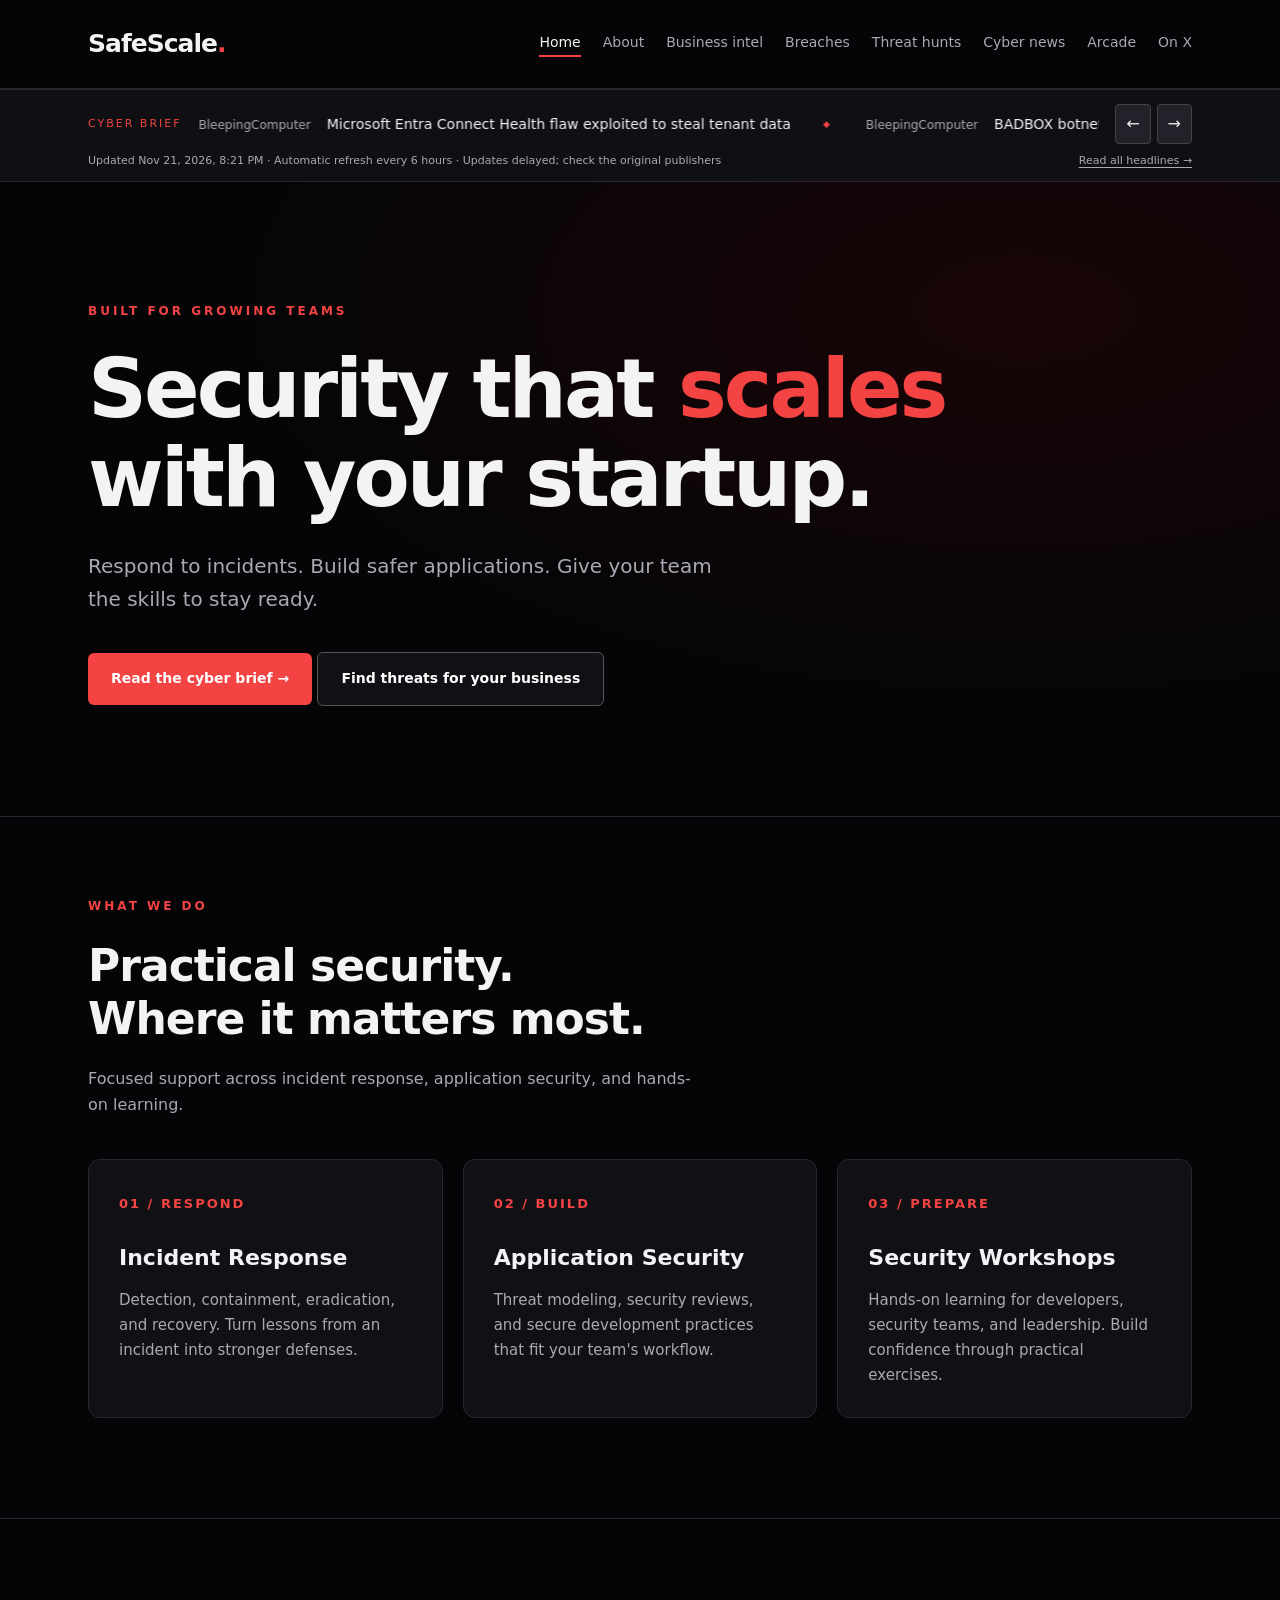
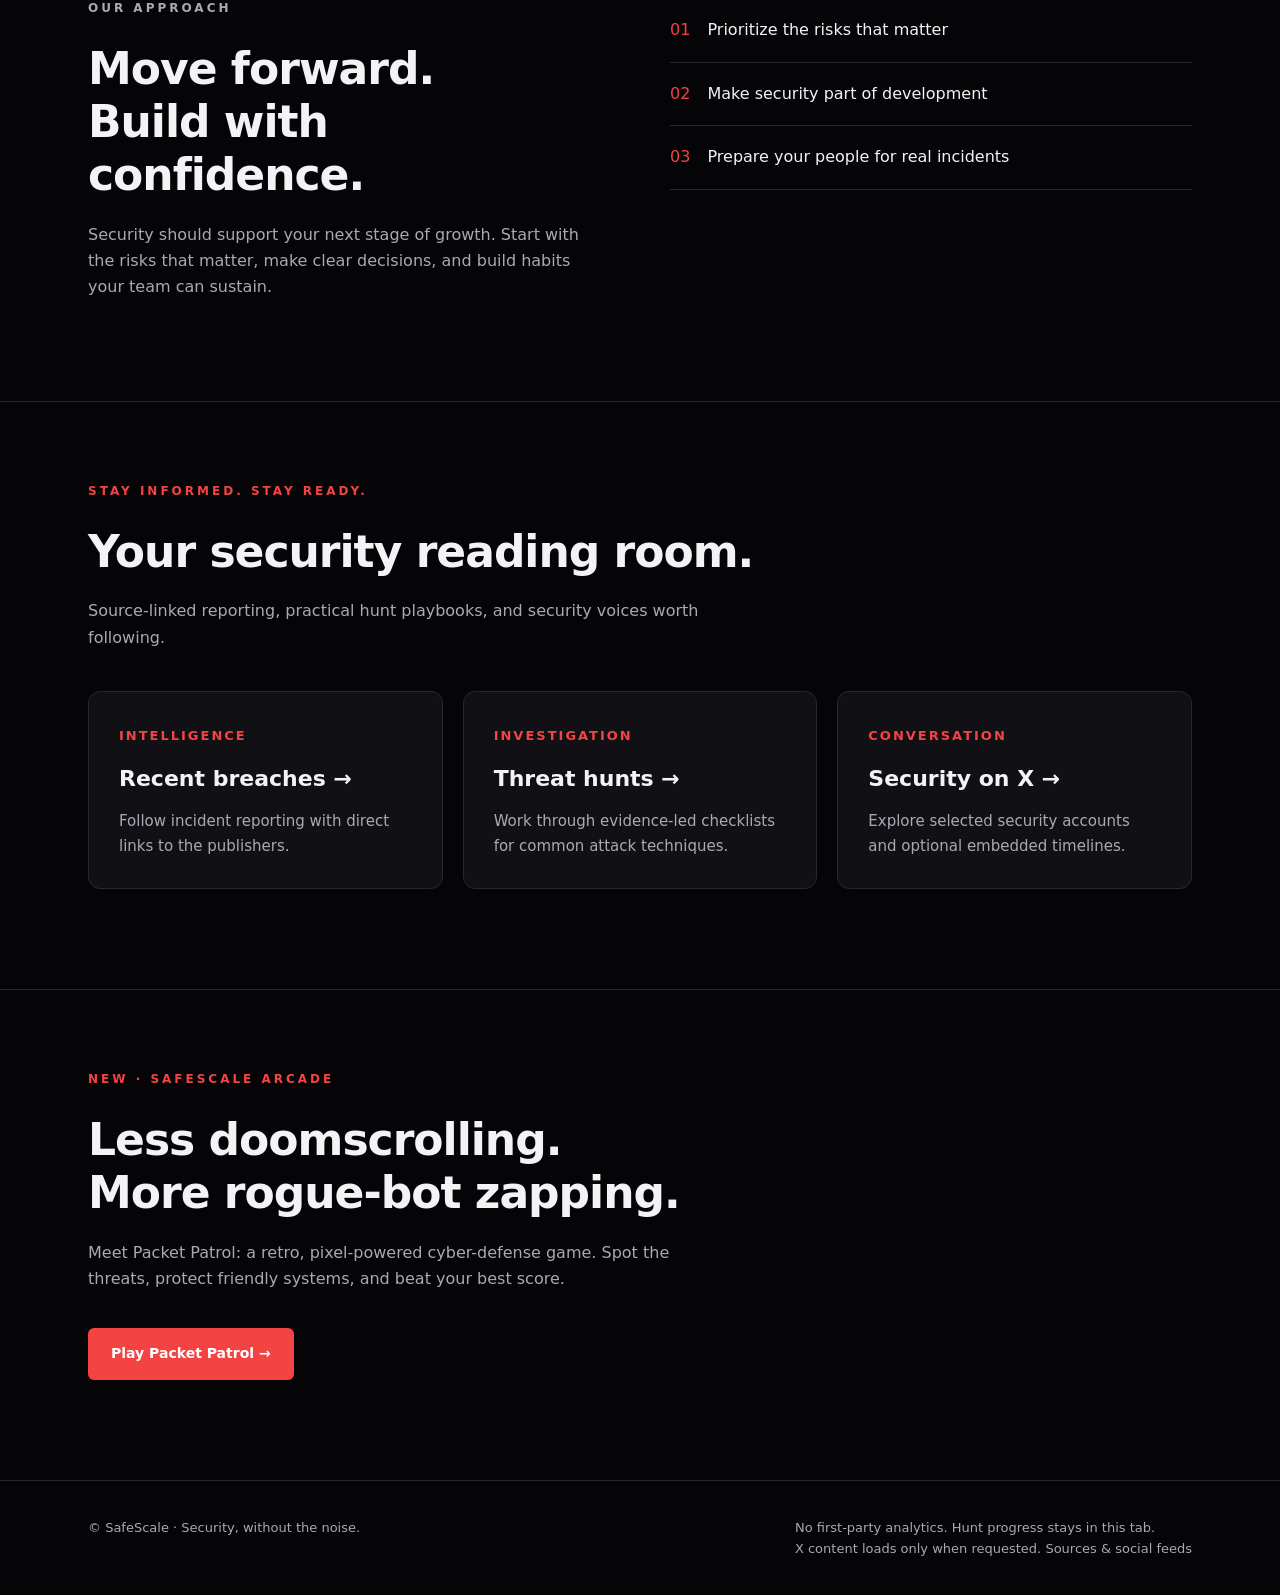
==== commit 30ee48b5: "Add visible industry filters, category counts and badges; use scheduled keyword/company tagging with" ====
--- a/docs/index.html
+++ b/docs/index.html
@@ -1,5 +1,5 @@
 <!DOCTYPE html>
-<html lang="en"><head><meta charset="UTF-8"><meta name="viewport" content="width=device-width, initial-scale=1"><title>Security That Scales With Startups | SafeScale</title><meta name="description" content="Incident response, application security, threat hunting, and cyber news."><meta http-equiv="Content-Security-Policy" content="default-src 'none'; script-src 'self'; style-src 'self'; connect-src 'self'; img-src 'self' data:; frame-src 'none'; font-src 'self'; base-uri 'none'; form-action 'none'; object-src 'none'"><meta name="referrer" content="no-referrer"><link rel="stylesheet" href="assets/site.css?v=security-1"><script src="assets/site.js?v=security-1" defer></script></head><body data-page="home"><a class="skip" href="#main">Skip to content</a><header><nav class="container" aria-label="Main navigation"><a class="brand" href="./" aria-label="SafeScale home">SafeScale<span>.</span></a><div class="nav-links"><a href="index.html" aria-current="page">Home</a><a href="about.html">About</a><a href="intel.html">Business intel</a><a href="breaches.html">Breaches</a><a href="hunts.html">Threat hunts</a><a href="news.html">Cyber news</a><a href="arcade.html">Arcade</a><a href="social.html">On X</a></div></nav></header><main id="main"><aside class="ticker-wrap" aria-label="Cyber headlines"><div class="container ticker-row"><a class="ticker-label" href="news.html" aria-label="Cyber Brief: read all headlines">CYBER BRIEF</a><div class="ticker-viewport" id="ticker-viewport"><a href="news.html">Explore the latest security headlines →</a></div><div class="ticker-controls"><button type="button" id="ticker-prev" aria-label="Previous headline">←</button><button type="button" id="ticker-next" aria-label="Next headline">→</button></div></div><div class="container ticker-meta"><span id="ticker-updated">Briefings refresh automatically every 6 hours.</span><a href="news.html">Read all headlines →</a></div></aside>
+<html lang="en"><head><meta charset="UTF-8"><meta name="viewport" content="width=device-width, initial-scale=1"><title>Security That Scales With Startups | SafeScale</title><meta name="description" content="Incident response, application security, threat hunting, and cyber news."><meta http-equiv="Content-Security-Policy" content="default-src 'none'; script-src 'self'; style-src 'self'; connect-src 'self'; img-src 'self' data:; frame-src 'none'; font-src 'self'; base-uri 'none'; form-action 'none'; object-src 'none'"><meta name="referrer" content="no-referrer"><link rel="stylesheet" href="assets/site.css?v=categories-2"><script src="assets/site.js?v=categories-2" defer></script></head><body data-page="home"><a class="skip" href="#main">Skip to content</a><header><nav class="container" aria-label="Main navigation"><a class="brand" href="./" aria-label="SafeScale home">SafeScale<span>.</span></a><div class="nav-links"><a href="index.html" aria-current="page">Home</a><a href="about.html">About</a><a href="intel.html">Business intel</a><a href="breaches.html">Breaches</a><a href="hunts.html">Threat hunts</a><a href="news.html">Cyber news</a><a href="arcade.html">Arcade</a><a href="social.html">On X</a></div></nav></header><main id="main"><aside class="ticker-wrap" aria-label="Cyber headlines"><div class="container ticker-row"><a class="ticker-label" href="news.html" aria-label="Cyber Brief: read all headlines">CYBER BRIEF</a><div class="ticker-viewport" id="ticker-viewport"><a href="news.html">Explore the latest security headlines →</a></div><div class="ticker-controls"><button type="button" id="ticker-prev" aria-label="Previous headline">←</button><button type="button" id="ticker-next" aria-label="Next headline">→</button></div></div><div class="container ticker-meta"><span id="ticker-updated">Briefings refresh automatically every 6 hours.</span><a href="news.html">Read all headlines →</a></div></aside>
 <section class="hero"><div class="container"><p class="eyebrow">Built for growing teams</p><h1>Security that <span class="accent">scales</span><br>with your startup.</h1><p class="intro">Respond to incidents. Build safer applications. Give your team the skills to stay ready.</p><a class="button" href="news.html">Read the cyber brief &rarr;</a> <a class="button secondary" href="intel.html">Find threats for your business</a></div></section>
 <section id="services" class="services"><div class="container"><p class="eyebrow">What we do</p><h2>Practical security.<br>Where it matters most.</h2><p class="section-intro">Focused support across incident response, application security, and hands-on learning.</p><div class="grid">
 <article class="card"><span class="number">01 / RESPOND</span><h3>Incident Response</h3><p>Detection, containment, eradication, and recovery. Turn lessons from an incident into stronger defenses.</p></article>
--- a/docs/assets/site.css
+++ b/docs/assets/site.css
@@ -30,3 +30,5 @@
 .industry-context>summary{cursor:pointer;font-size:22px;font-weight:700;line-height:1.4}.industry-context[open]>summary{margin-bottom:18px}
 
 .x-slot iframe{width:100%;height:540px;border:0;border-radius:6px;background:var(--panel)}
+.category-shortcuts{display:flex;gap:8px;overflow-x:auto;padding:5px 2px 15px;margin:18px 0 8px}.category-chip{flex-shrink:0;padding:9px 13px;border:1px solid #3e3e49;background:var(--panel);color:var(--muted);border-radius:24px;font-size:12px;white-space:nowrap}.category-chip[aria-pressed=true]{color:#fff;background:#3a171b;border-color:var(--red)}.category-chip:hover{color:var(--text);border-color:var(--red)}select option{background:#141419;color:#f3f3f5}#category{min-width:190px}.toolbar .field{min-width:160px}.intel-story .intel-badge{white-space:normal}
+@media(max-width:760px){.toolbar{display:grid;grid-template-columns:repeat(2,minmax(0,1fr));gap:14px}.toolbar .field{min-width:0}.toolbar .field:has(#search),.toolbar .field:has(#category){grid-column:1 / -1}.toolbar #category{min-width:0}.toolbar button{justify-self:start}}
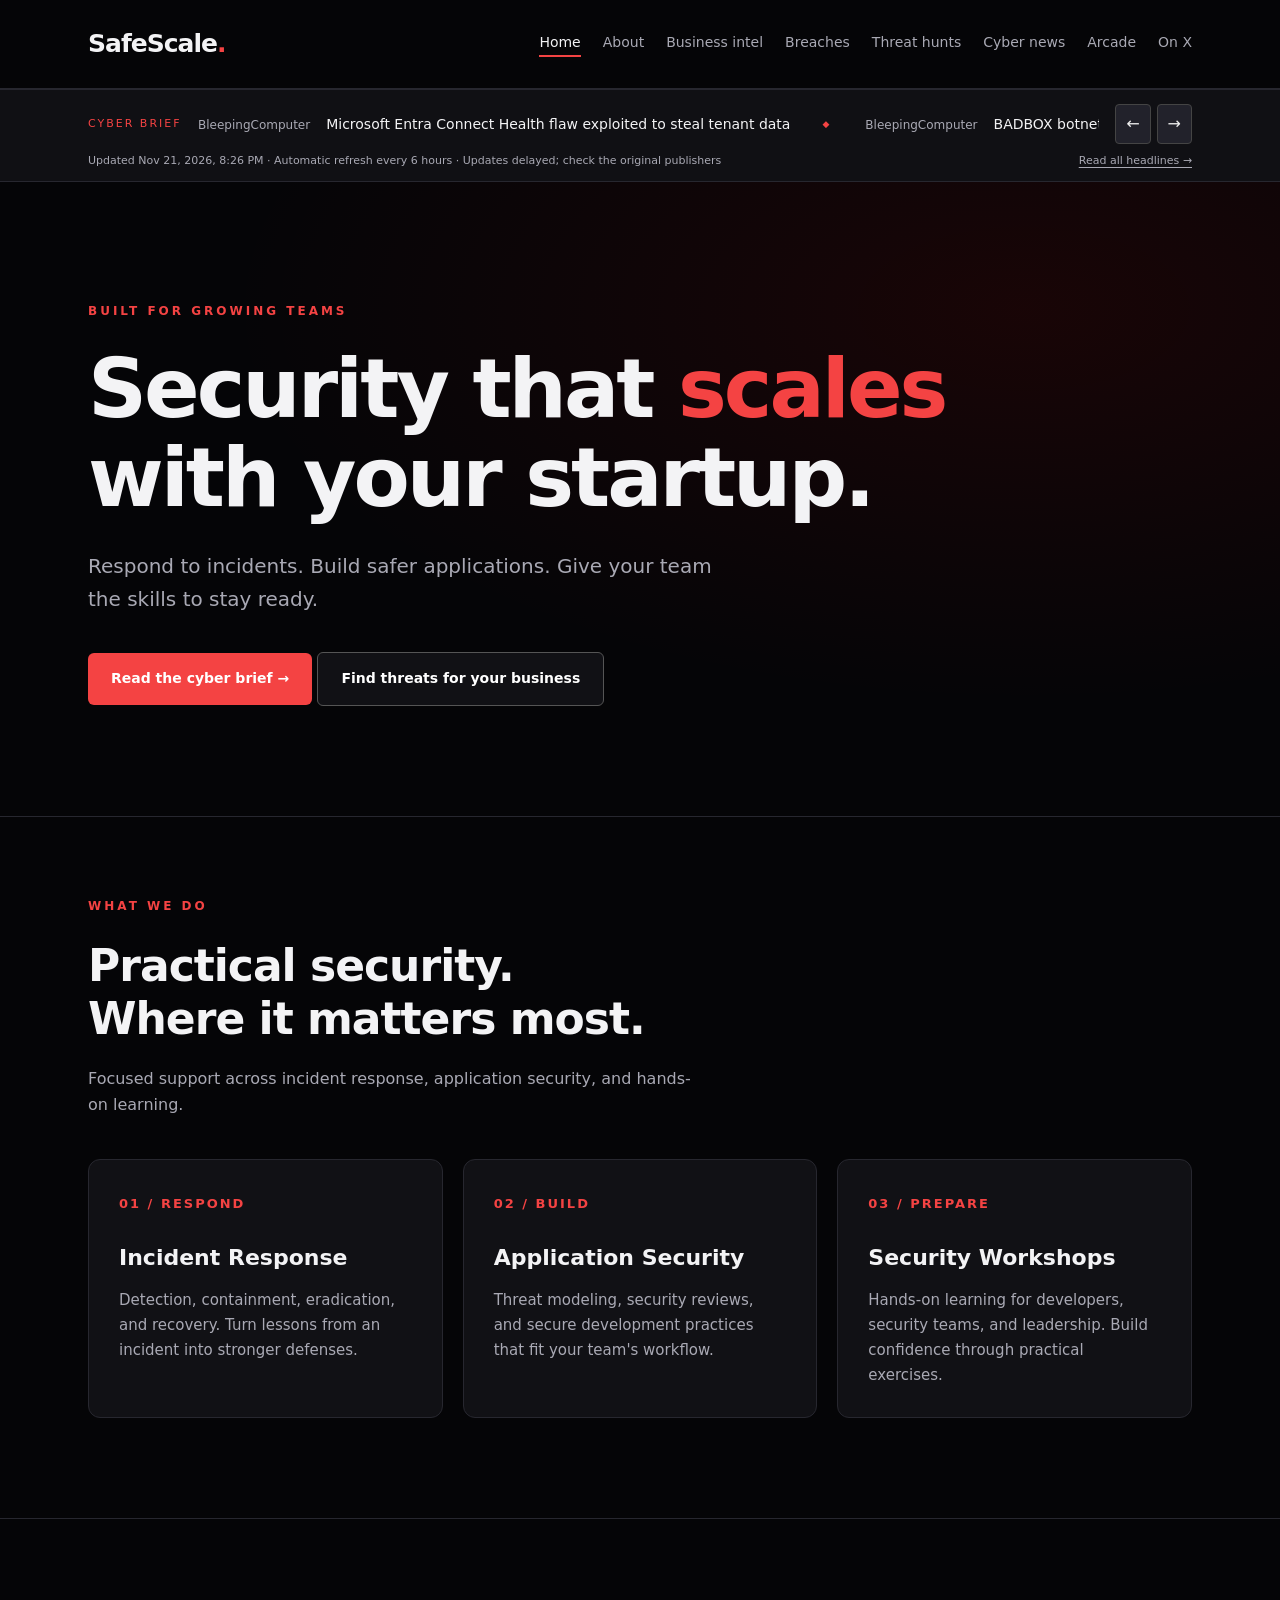
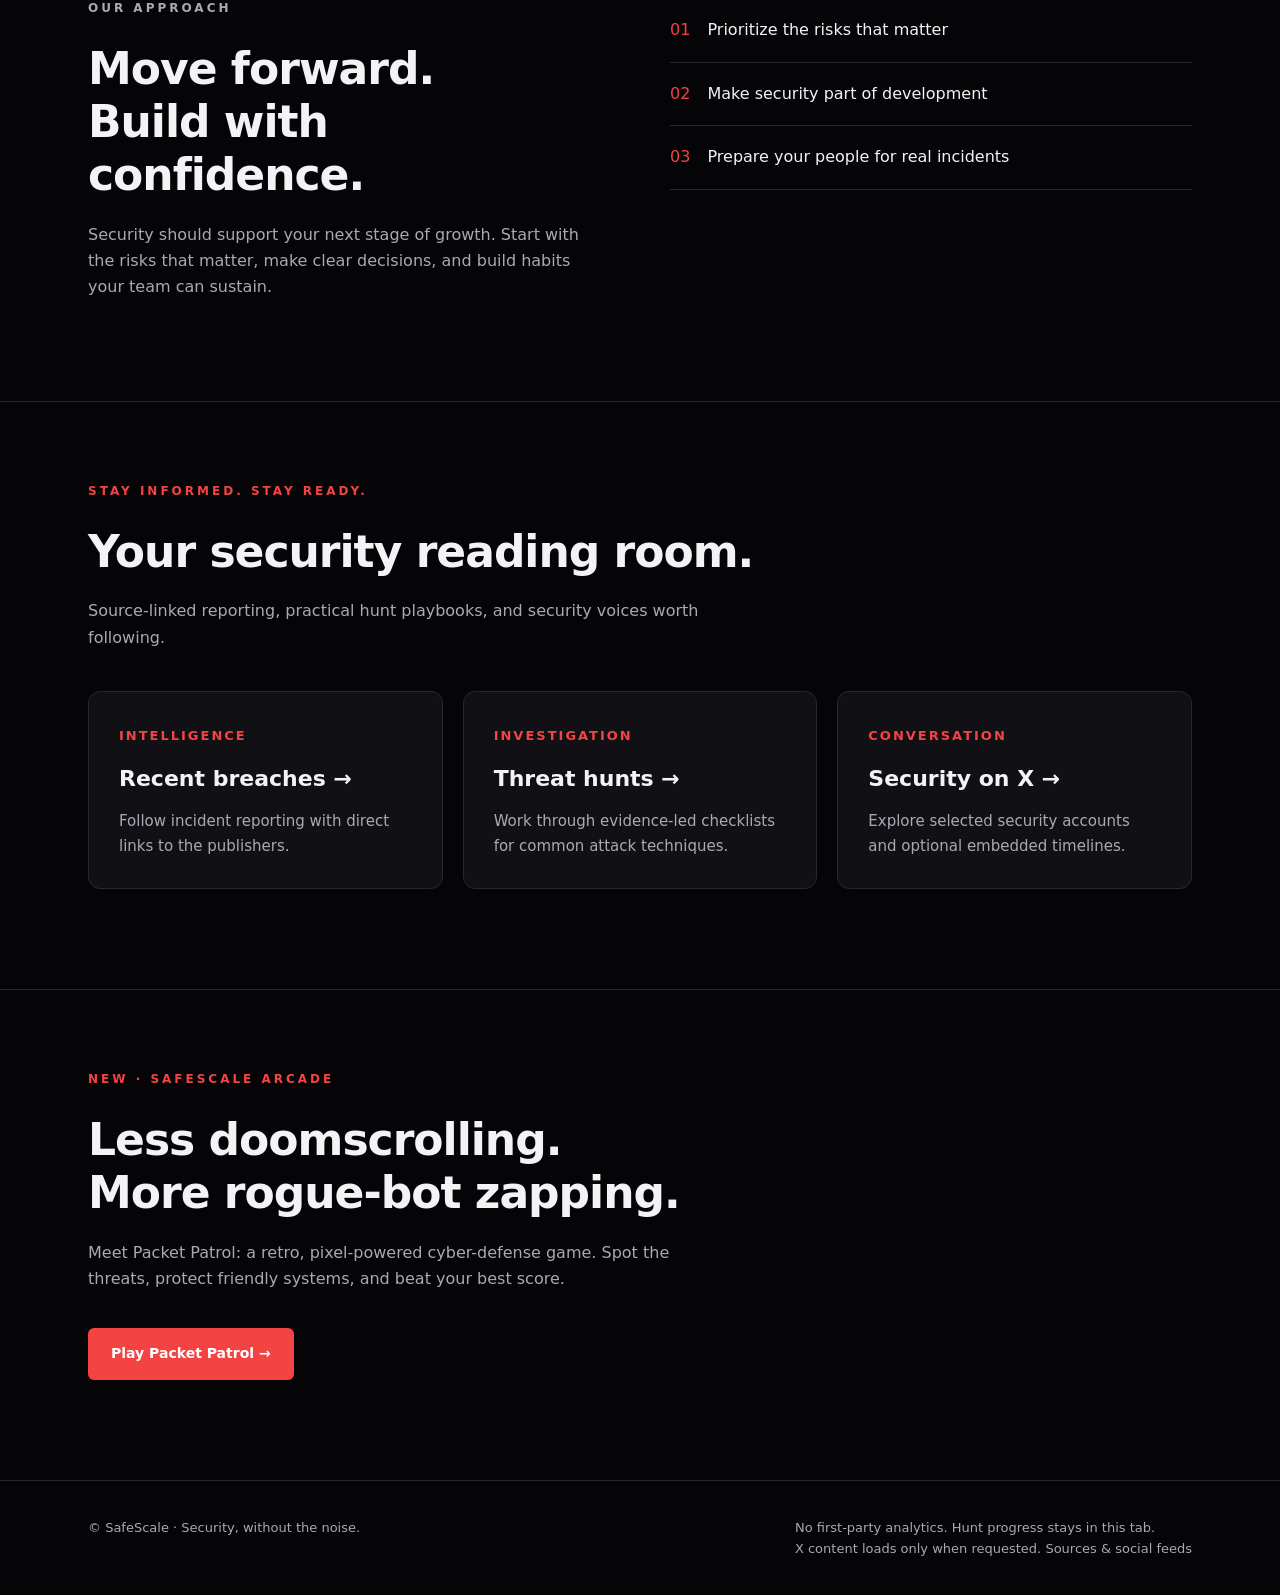
==== commit b8a3e909: "Add seven verified security feeds, expand source filters and bounded archive, and fix long-headline " ====
--- a/docs/index.html
+++ b/docs/index.html
@@ -1,5 +1,5 @@
 <!DOCTYPE html>
-<html lang="en"><head><meta charset="UTF-8"><meta name="viewport" content="width=device-width, initial-scale=1"><title>Security That Scales With Startups | SafeScale</title><meta name="description" content="Incident response, application security, threat hunting, and cyber news."><meta http-equiv="Content-Security-Policy" content="default-src 'none'; script-src 'self'; style-src 'self'; connect-src 'self'; img-src 'self' data:; frame-src 'none'; font-src 'self'; base-uri 'none'; form-action 'none'; object-src 'none'"><meta name="referrer" content="no-referrer"><link rel="stylesheet" href="assets/site.css?v=categories-2"><script src="assets/site.js?v=categories-2" defer></script></head><body data-page="home"><a class="skip" href="#main">Skip to content</a><header><nav class="container" aria-label="Main navigation"><a class="brand" href="./" aria-label="SafeScale home">SafeScale<span>.</span></a><div class="nav-links"><a href="index.html" aria-current="page">Home</a><a href="about.html">About</a><a href="intel.html">Business intel</a><a href="breaches.html">Breaches</a><a href="hunts.html">Threat hunts</a><a href="news.html">Cyber news</a><a href="arcade.html">Arcade</a><a href="social.html">On X</a></div></nav></header><main id="main"><aside class="ticker-wrap" aria-label="Cyber headlines"><div class="container ticker-row"><a class="ticker-label" href="news.html" aria-label="Cyber Brief: read all headlines">CYBER BRIEF</a><div class="ticker-viewport" id="ticker-viewport"><a href="news.html">Explore the latest security headlines →</a></div><div class="ticker-controls"><button type="button" id="ticker-prev" aria-label="Previous headline">←</button><button type="button" id="ticker-next" aria-label="Next headline">→</button></div></div><div class="container ticker-meta"><span id="ticker-updated">Briefings refresh automatically every 6 hours.</span><a href="news.html">Read all headlines →</a></div></aside>
+<html lang="en"><head><meta charset="UTF-8"><meta name="viewport" content="width=device-width, initial-scale=1"><title>Security That Scales With Startups | SafeScale</title><meta name="description" content="Incident response, application security, threat hunting, and cyber news."><meta http-equiv="Content-Security-Policy" content="default-src 'none'; script-src 'self'; style-src 'self'; connect-src 'self'; img-src 'self' data:; frame-src 'none'; font-src 'self'; base-uri 'none'; form-action 'none'; object-src 'none'"><meta name="referrer" content="no-referrer"><link rel="stylesheet" href="assets/site.css?v=categories-sources-3"><script src="assets/site.js?v=categories-sources-3" defer></script></head><body data-page="home"><a class="skip" href="#main">Skip to content</a><header><nav class="container" aria-label="Main navigation"><a class="brand" href="./" aria-label="SafeScale home">SafeScale<span>.</span></a><div class="nav-links"><a href="index.html" aria-current="page">Home</a><a href="about.html">About</a><a href="intel.html">Business intel</a><a href="breaches.html">Breaches</a><a href="hunts.html">Threat hunts</a><a href="news.html">Cyber news</a><a href="arcade.html">Arcade</a><a href="social.html">On X</a></div></nav></header><main id="main"><aside class="ticker-wrap" aria-label="Cyber headlines"><div class="container ticker-row"><a class="ticker-label" href="news.html" aria-label="Cyber Brief: read all headlines">CYBER BRIEF</a><div class="ticker-viewport" id="ticker-viewport"><a href="news.html">Explore the latest security headlines →</a></div><div class="ticker-controls"><button type="button" id="ticker-prev" aria-label="Previous headline">←</button><button type="button" id="ticker-next" aria-label="Next headline">→</button></div></div><div class="container ticker-meta"><span id="ticker-updated">Briefings refresh automatically every 6 hours.</span><a href="news.html">Read all headlines →</a></div></aside>
 <section class="hero"><div class="container"><p class="eyebrow">Built for growing teams</p><h1>Security that <span class="accent">scales</span><br>with your startup.</h1><p class="intro">Respond to incidents. Build safer applications. Give your team the skills to stay ready.</p><a class="button" href="news.html">Read the cyber brief &rarr;</a> <a class="button secondary" href="intel.html">Find threats for your business</a></div></section>
 <section id="services" class="services"><div class="container"><p class="eyebrow">What we do</p><h2>Practical security.<br>Where it matters most.</h2><p class="section-intro">Focused support across incident response, application security, and hands-on learning.</p><div class="grid">
 <article class="card"><span class="number">01 / RESPOND</span><h3>Incident Response</h3><p>Detection, containment, eradication, and recovery. Turn lessons from an incident into stronger defenses.</p></article>
--- a/docs/assets/site.css
+++ b/docs/assets/site.css
@@ -32,3 +32,4 @@
 .x-slot iframe{width:100%;height:540px;border:0;border-radius:6px;background:var(--panel)}
 .category-shortcuts{display:flex;gap:8px;overflow-x:auto;padding:5px 2px 15px;margin:18px 0 8px}.category-chip{flex-shrink:0;padding:9px 13px;border:1px solid #3e3e49;background:var(--panel);color:var(--muted);border-radius:24px;font-size:12px;white-space:nowrap}.category-chip[aria-pressed=true]{color:#fff;background:#3a171b;border-color:var(--red)}.category-chip:hover{color:var(--text);border-color:var(--red)}select option{background:#141419;color:#f3f3f5}#category{min-width:190px}.toolbar .field{min-width:160px}.intel-story .intel-badge{white-space:normal}
 @media(max-width:760px){.toolbar{display:grid;grid-template-columns:repeat(2,minmax(0,1fr));gap:14px}.toolbar .field{min-width:0}.toolbar .field:has(#search),.toolbar .field:has(#category){grid-column:1 / -1}.toolbar #category{min-width:0}.toolbar button{justify-self:start}}
+.story h2,.story p,.intel-story li,.intel-evidence p{overflow-wrap:anywhere}
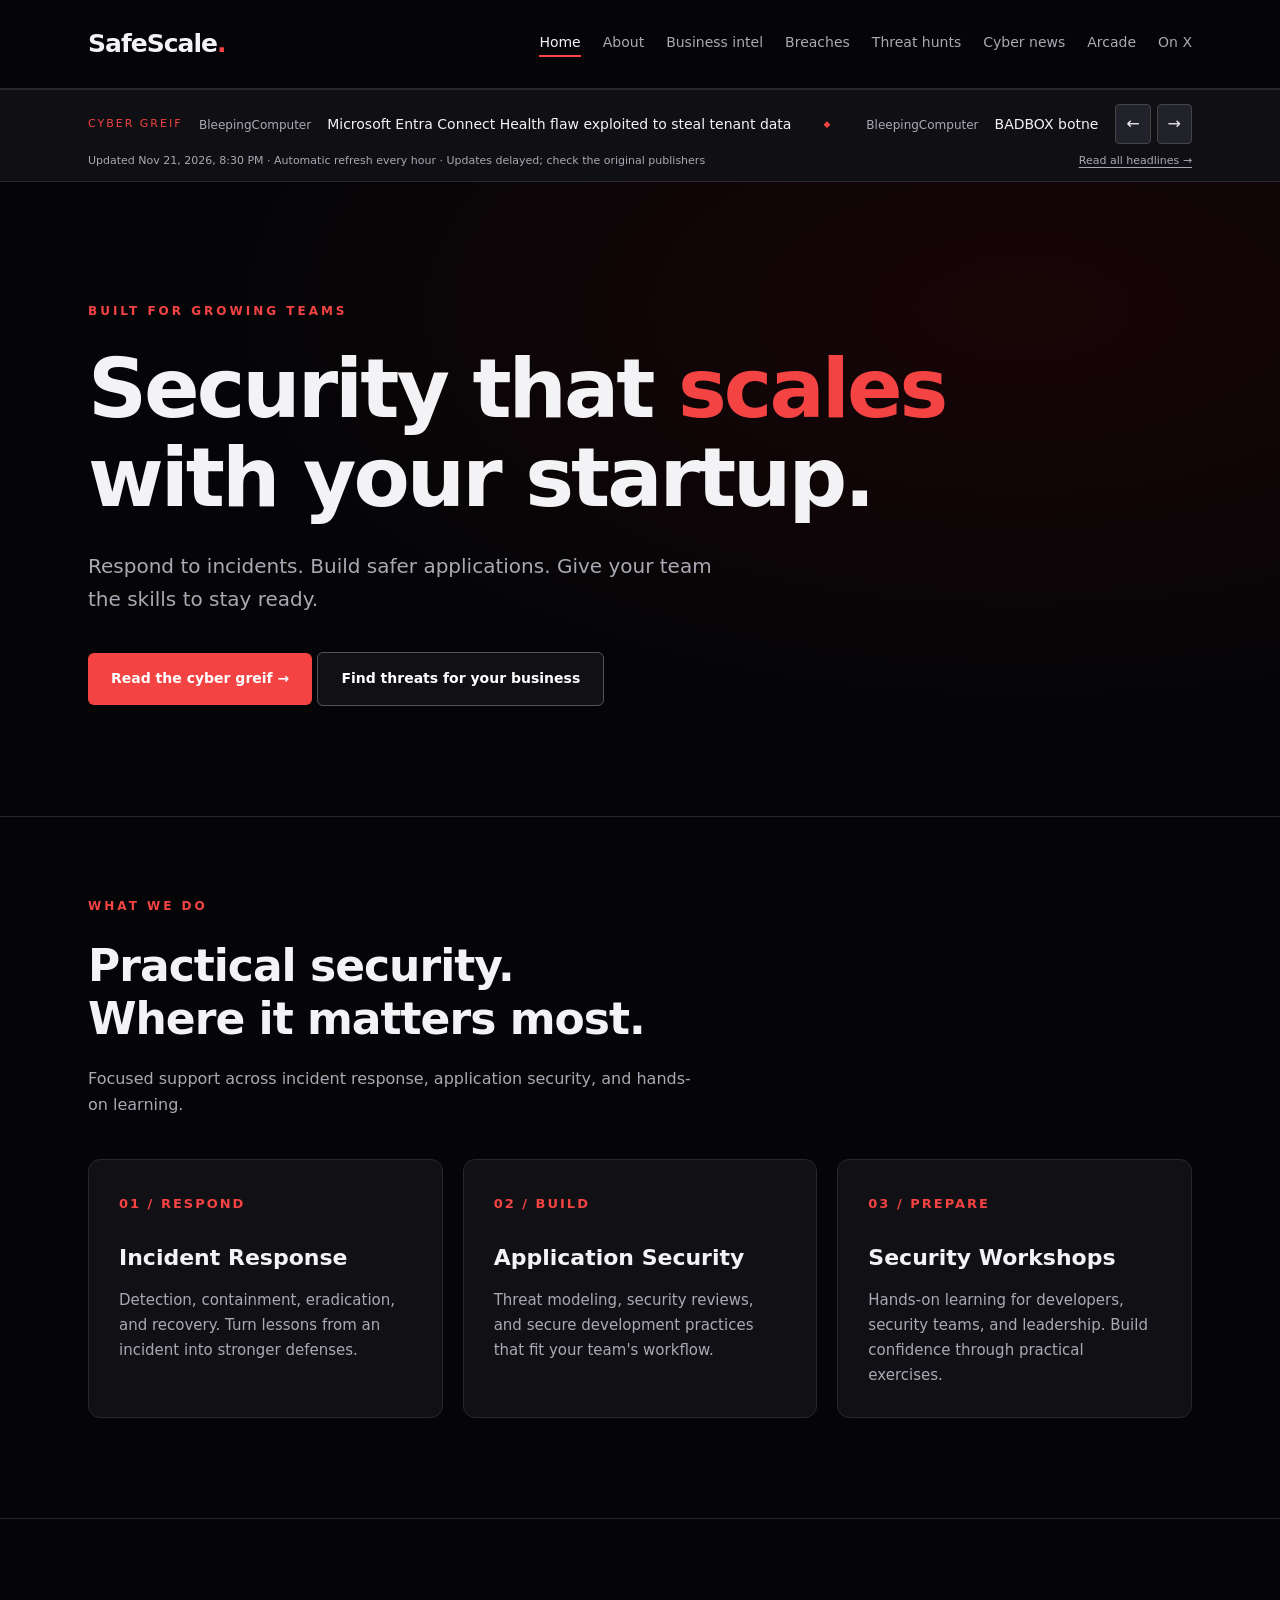
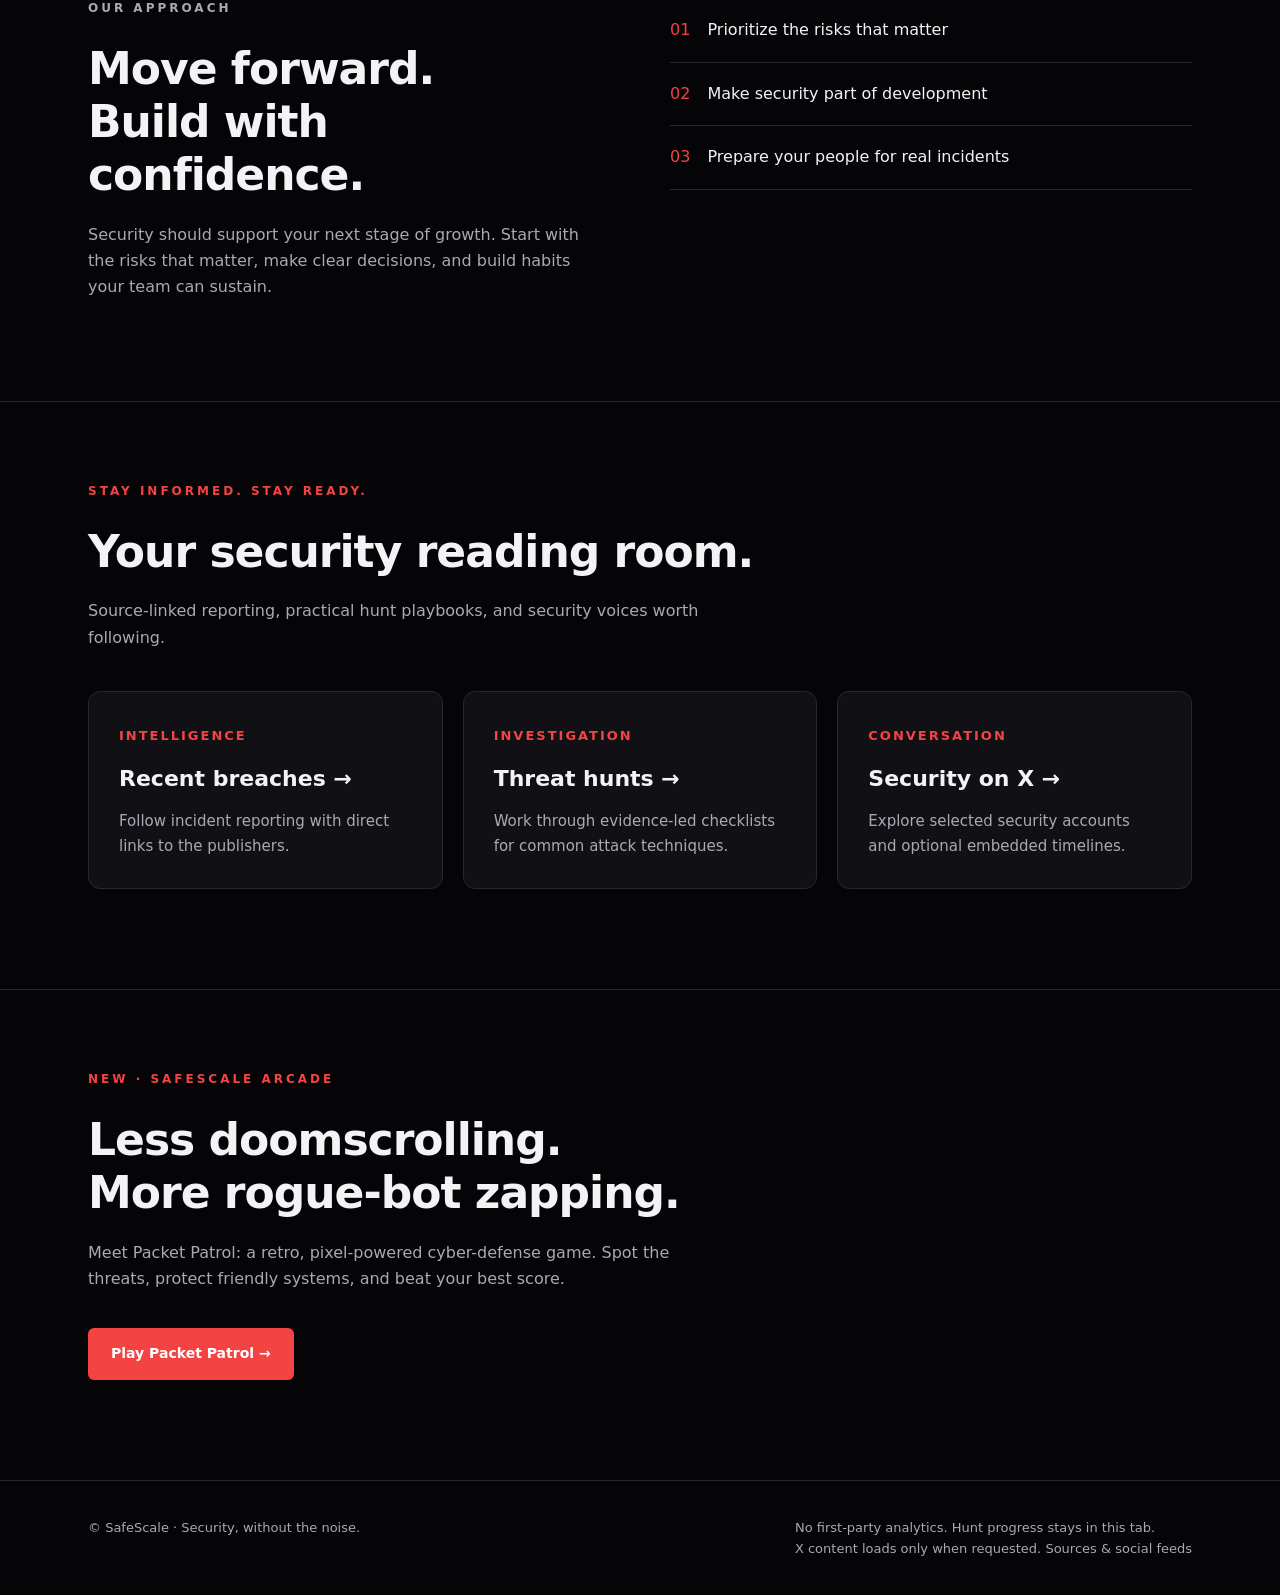
==== commit b97a9e40: "Rename ticker Cyber Greif and refresh security feeds hourly" ====
--- a/docs/index.html
+++ b/docs/index.html
@@ -1,6 +1,6 @@
 <!DOCTYPE html>
-<html lang="en"><head><meta charset="UTF-8"><meta name="viewport" content="width=device-width, initial-scale=1"><title>Security That Scales With Startups | SafeScale</title><meta name="description" content="Incident response, application security, threat hunting, and cyber news."><meta http-equiv="Content-Security-Policy" content="default-src 'none'; script-src 'self'; style-src 'self'; connect-src 'self'; img-src 'self' data:; frame-src 'none'; font-src 'self'; base-uri 'none'; form-action 'none'; object-src 'none'"><meta name="referrer" content="no-referrer"><link rel="stylesheet" href="assets/site.css?v=categories-sources-3"><script src="assets/site.js?v=categories-sources-3" defer></script></head><body data-page="home"><a class="skip" href="#main">Skip to content</a><header><nav class="container" aria-label="Main navigation"><a class="brand" href="./" aria-label="SafeScale home">SafeScale<span>.</span></a><div class="nav-links"><a href="index.html" aria-current="page">Home</a><a href="about.html">About</a><a href="intel.html">Business intel</a><a href="breaches.html">Breaches</a><a href="hunts.html">Threat hunts</a><a href="news.html">Cyber news</a><a href="arcade.html">Arcade</a><a href="social.html">On X</a></div></nav></header><main id="main"><aside class="ticker-wrap" aria-label="Cyber headlines"><div class="container ticker-row"><a class="ticker-label" href="news.html" aria-label="Cyber Brief: read all headlines">CYBER BRIEF</a><div class="ticker-viewport" id="ticker-viewport"><a href="news.html">Explore the latest security headlines →</a></div><div class="ticker-controls"><button type="button" id="ticker-prev" aria-label="Previous headline">←</button><button type="button" id="ticker-next" aria-label="Next headline">→</button></div></div><div class="container ticker-meta"><span id="ticker-updated">Briefings refresh automatically every 6 hours.</span><a href="news.html">Read all headlines →</a></div></aside>
-<section class="hero"><div class="container"><p class="eyebrow">Built for growing teams</p><h1>Security that <span class="accent">scales</span><br>with your startup.</h1><p class="intro">Respond to incidents. Build safer applications. Give your team the skills to stay ready.</p><a class="button" href="news.html">Read the cyber brief &rarr;</a> <a class="button secondary" href="intel.html">Find threats for your business</a></div></section>
+<html lang="en"><head><meta charset="UTF-8"><meta name="viewport" content="width=device-width, initial-scale=1"><title>Security That Scales With Startups | SafeScale</title><meta name="description" content="Incident response, application security, threat hunting, and cyber news."><meta http-equiv="Content-Security-Policy" content="default-src 'none'; script-src 'self'; style-src 'self'; connect-src 'self'; img-src 'self' data:; frame-src 'none'; font-src 'self'; base-uri 'none'; form-action 'none'; object-src 'none'"><meta name="referrer" content="no-referrer"><link rel="stylesheet" href="assets/site.css?v=categories-sources-3"><script src="assets/site.js?v=hourly-4" defer></script></head><body data-page="home"><a class="skip" href="#main">Skip to content</a><header><nav class="container" aria-label="Main navigation"><a class="brand" href="./" aria-label="SafeScale home">SafeScale<span>.</span></a><div class="nav-links"><a href="index.html" aria-current="page">Home</a><a href="about.html">About</a><a href="intel.html">Business intel</a><a href="breaches.html">Breaches</a><a href="hunts.html">Threat hunts</a><a href="news.html">Cyber news</a><a href="arcade.html">Arcade</a><a href="social.html">On X</a></div></nav></header><main id="main"><aside class="ticker-wrap" aria-label="Cyber headlines"><div class="container ticker-row"><a class="ticker-label" href="news.html" aria-label="Cyber Greif: read all headlines">CYBER GREIF</a><div class="ticker-viewport" id="ticker-viewport"><a href="news.html">Explore the latest security headlines →</a></div><div class="ticker-controls"><button type="button" id="ticker-prev" aria-label="Previous headline">←</button><button type="button" id="ticker-next" aria-label="Next headline">→</button></div></div><div class="container ticker-meta"><span id="ticker-updated">Briefings refresh automatically every hour.</span><a href="news.html">Read all headlines →</a></div></aside>
+<section class="hero"><div class="container"><p class="eyebrow">Built for growing teams</p><h1>Security that <span class="accent">scales</span><br>with your startup.</h1><p class="intro">Respond to incidents. Build safer applications. Give your team the skills to stay ready.</p><a class="button" href="news.html">Read the cyber greif &rarr;</a> <a class="button secondary" href="intel.html">Find threats for your business</a></div></section>
 <section id="services" class="services"><div class="container"><p class="eyebrow">What we do</p><h2>Practical security.<br>Where it matters most.</h2><p class="section-intro">Focused support across incident response, application security, and hands-on learning.</p><div class="grid">
 <article class="card"><span class="number">01 / RESPOND</span><h3>Incident Response</h3><p>Detection, containment, eradication, and recovery. Turn lessons from an incident into stronger defenses.</p></article>
 <article class="card"><span class="number">02 / BUILD</span><h3>Application Security</h3><p>Threat modeling, security reviews, and secure development practices that fit your team's workflow.</p></article>
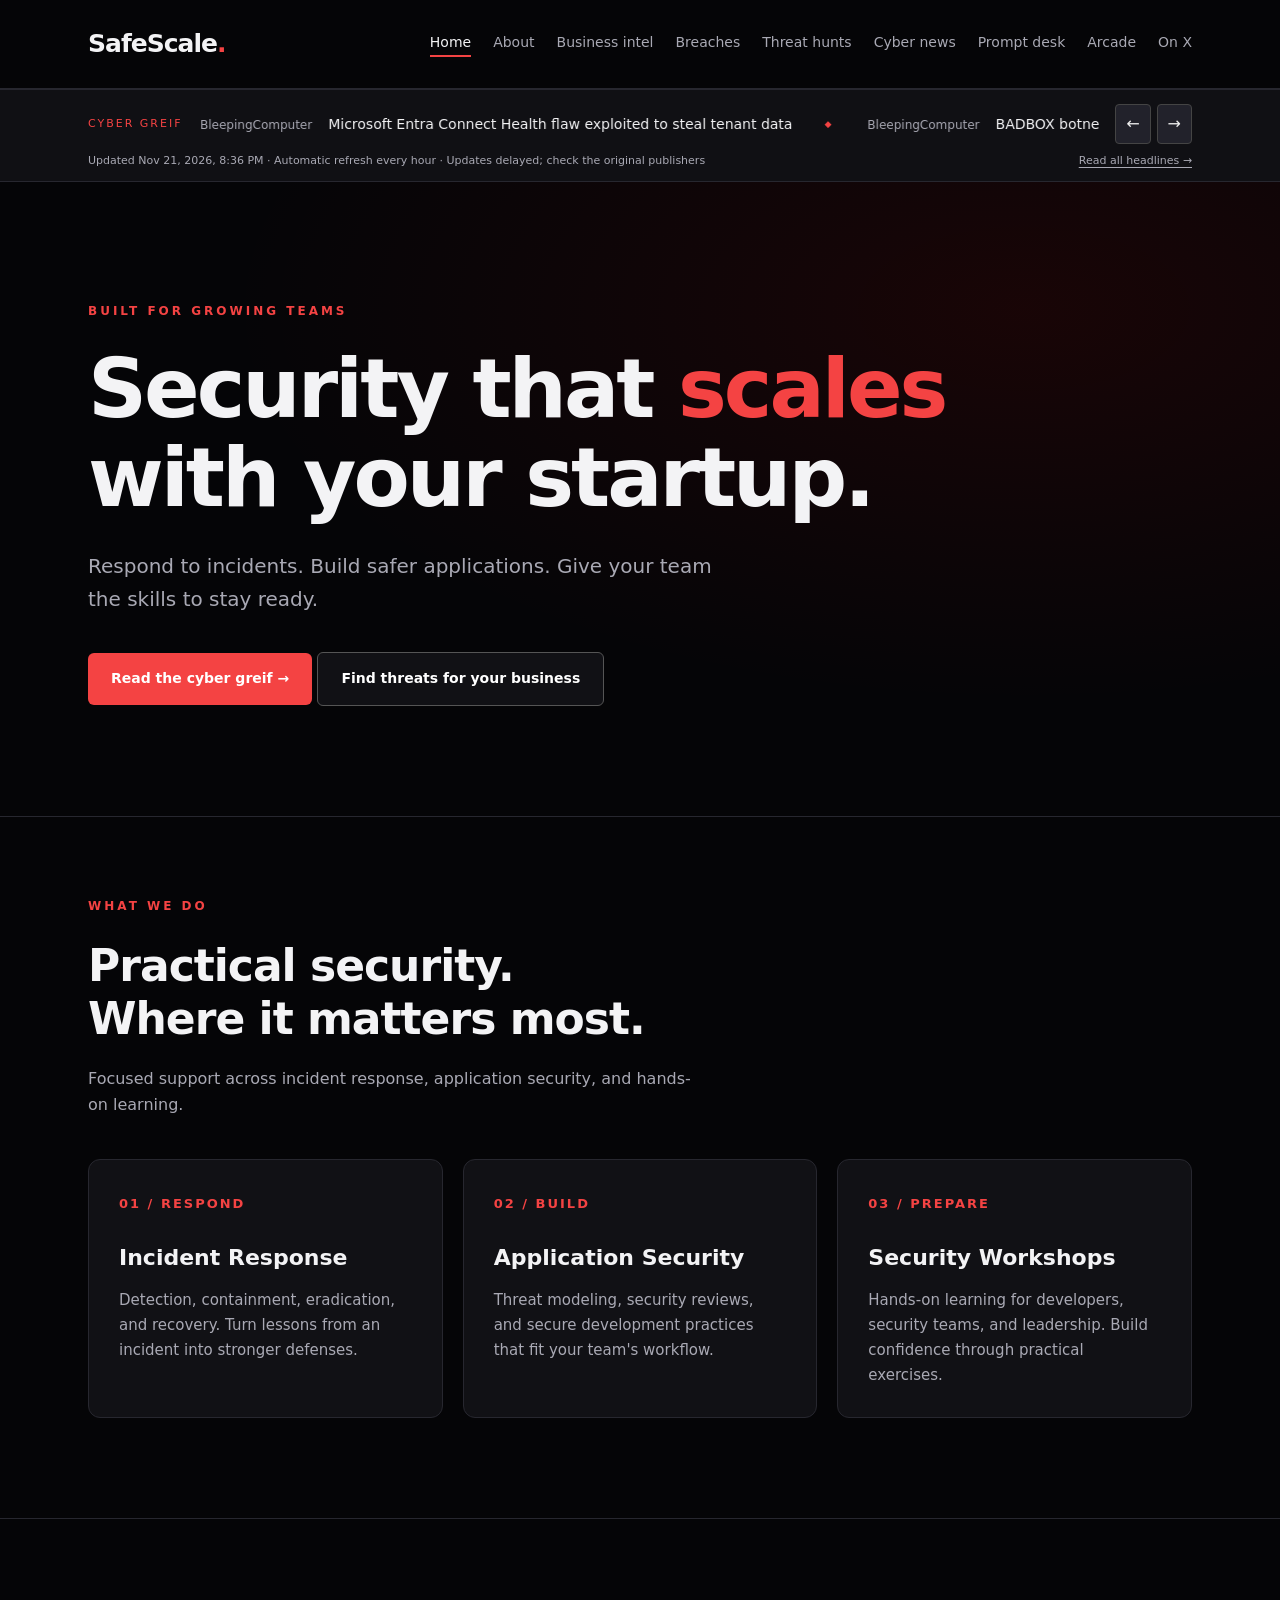
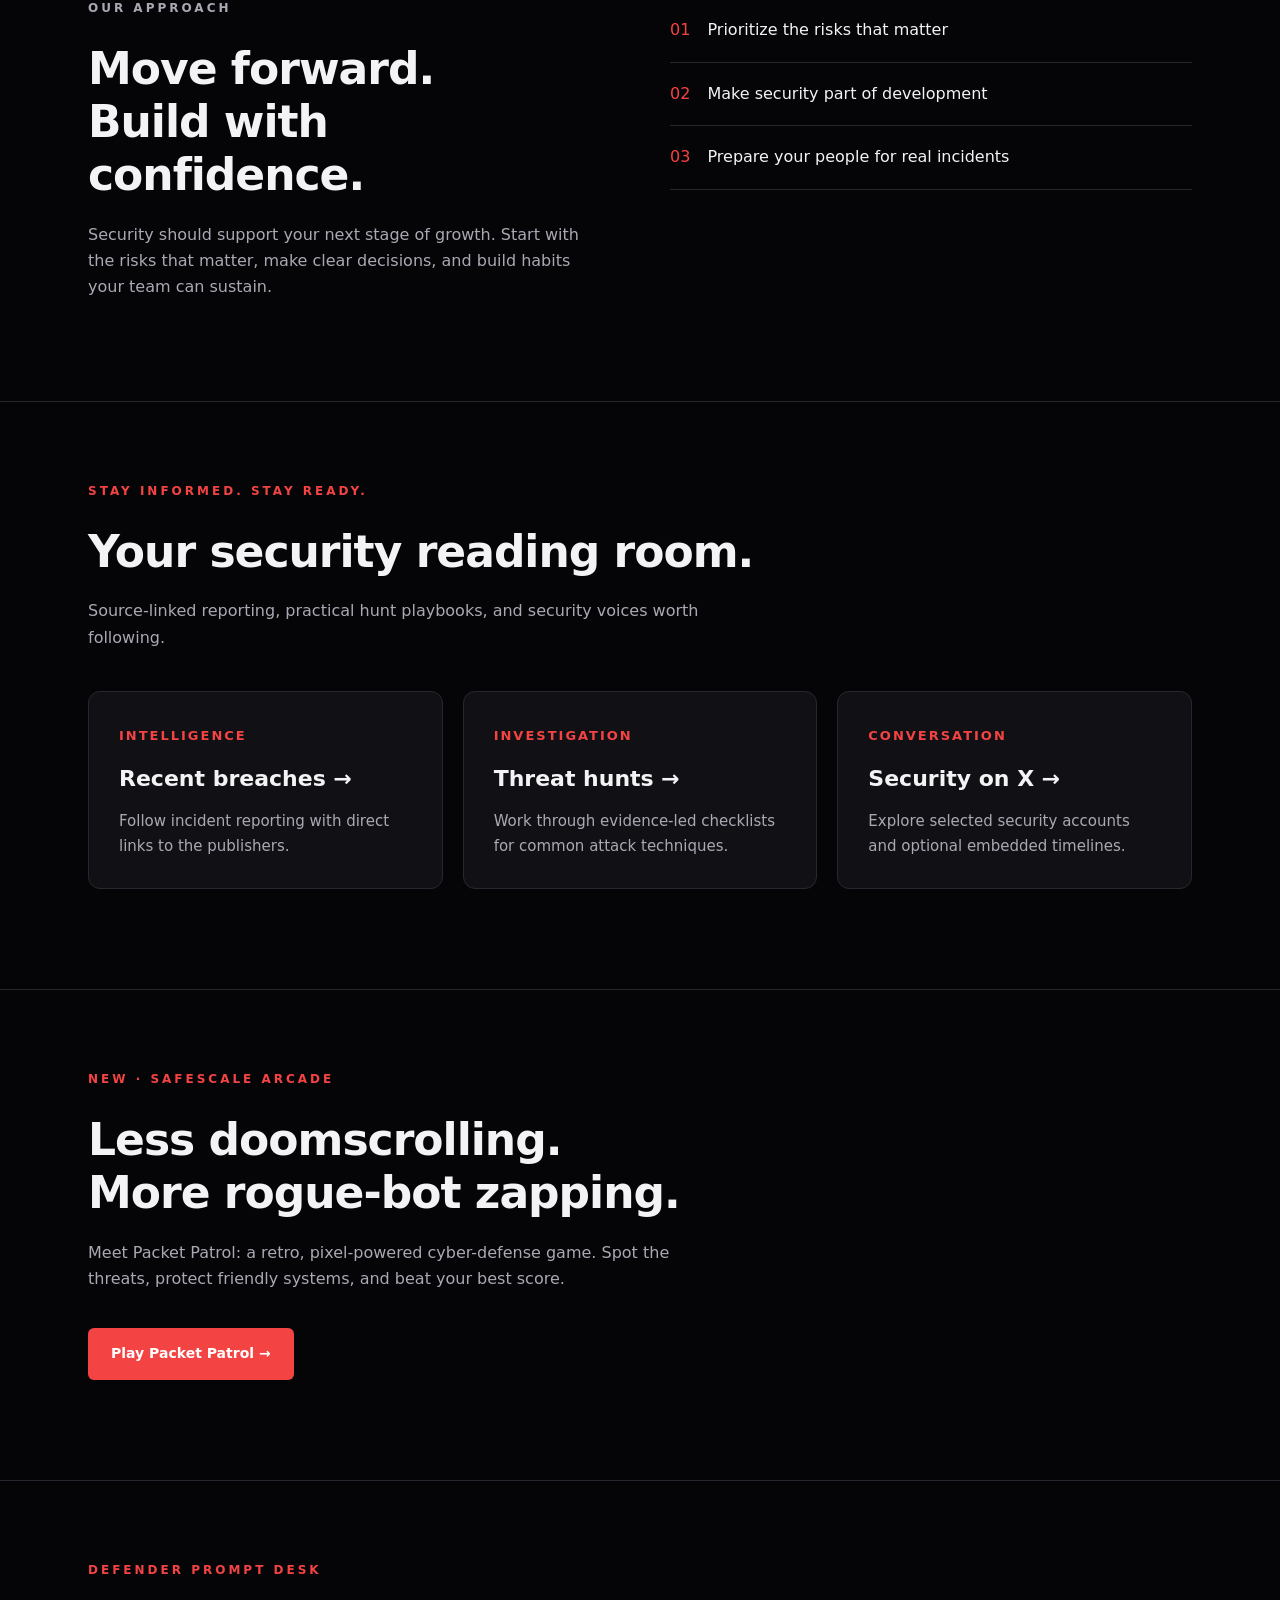
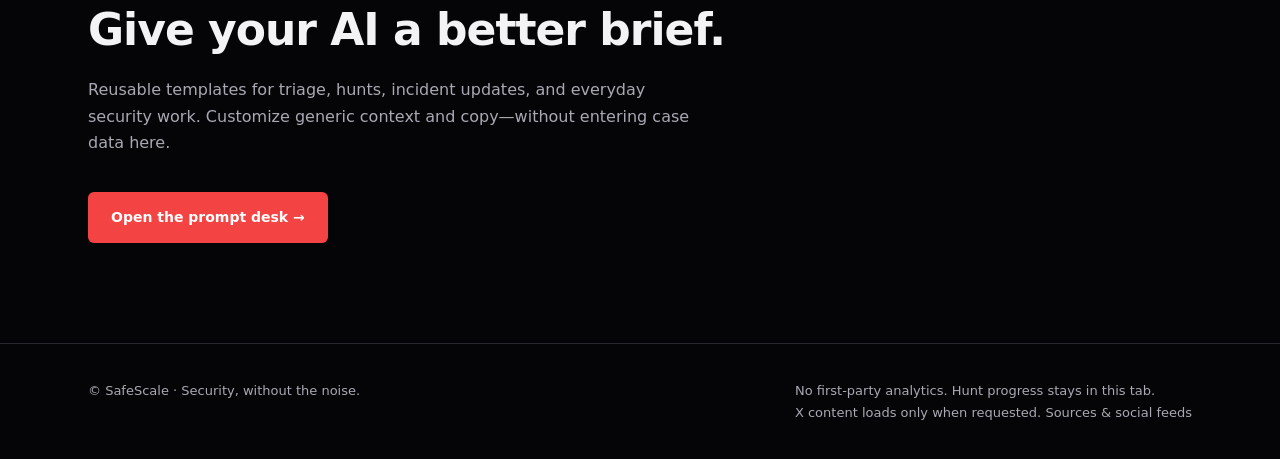
==== commit d3b2201c: "Add Defender Prompt Desk with 20 privacy-conscious templates and local Copilot/Claude prompt builder" ====
--- a/docs/index.html
+++ b/docs/index.html
@@ -1,5 +1,5 @@
 <!DOCTYPE html>
-<html lang="en"><head><meta charset="UTF-8"><meta name="viewport" content="width=device-width, initial-scale=1"><title>Security That Scales With Startups | SafeScale</title><meta name="description" content="Incident response, application security, threat hunting, and cyber news."><meta http-equiv="Content-Security-Policy" content="default-src 'none'; script-src 'self'; style-src 'self'; connect-src 'self'; img-src 'self' data:; frame-src 'none'; font-src 'self'; base-uri 'none'; form-action 'none'; object-src 'none'"><meta name="referrer" content="no-referrer"><link rel="stylesheet" href="assets/site.css?v=categories-sources-3"><script src="assets/site.js?v=hourly-4" defer></script></head><body data-page="home"><a class="skip" href="#main">Skip to content</a><header><nav class="container" aria-label="Main navigation"><a class="brand" href="./" aria-label="SafeScale home">SafeScale<span>.</span></a><div class="nav-links"><a href="index.html" aria-current="page">Home</a><a href="about.html">About</a><a href="intel.html">Business intel</a><a href="breaches.html">Breaches</a><a href="hunts.html">Threat hunts</a><a href="news.html">Cyber news</a><a href="arcade.html">Arcade</a><a href="social.html">On X</a></div></nav></header><main id="main"><aside class="ticker-wrap" aria-label="Cyber headlines"><div class="container ticker-row"><a class="ticker-label" href="news.html" aria-label="Cyber Greif: read all headlines">CYBER GREIF</a><div class="ticker-viewport" id="ticker-viewport"><a href="news.html">Explore the latest security headlines →</a></div><div class="ticker-controls"><button type="button" id="ticker-prev" aria-label="Previous headline">←</button><button type="button" id="ticker-next" aria-label="Next headline">→</button></div></div><div class="container ticker-meta"><span id="ticker-updated">Briefings refresh automatically every hour.</span><a href="news.html">Read all headlines →</a></div></aside>
+<html lang="en"><head><meta charset="UTF-8"><meta name="viewport" content="width=device-width, initial-scale=1"><title>Security That Scales With Startups | SafeScale</title><meta name="description" content="Incident response, application security, threat hunting, and cyber news."><meta http-equiv="Content-Security-Policy" content="default-src 'none'; script-src 'self'; style-src 'self'; connect-src 'self'; img-src 'self' data:; frame-src 'none'; font-src 'self'; base-uri 'none'; form-action 'none'; object-src 'none'"><meta name="referrer" content="no-referrer"><link rel="stylesheet" href="assets/site.css?v=categories-sources-3"><script src="assets/site.js?v=hourly-4" defer></script></head><body data-page="home"><a class="skip" href="#main">Skip to content</a><header><nav class="container" aria-label="Main navigation"><a class="brand" href="./" aria-label="SafeScale home">SafeScale<span>.</span></a><div class="nav-links"><a href="index.html" aria-current="page">Home</a><a href="about.html">About</a><a href="intel.html">Business intel</a><a href="breaches.html">Breaches</a><a href="hunts.html">Threat hunts</a><a href="news.html">Cyber news</a><a href="prompts.html">Prompt desk</a><a href="arcade.html">Arcade</a><a href="social.html">On X</a></div></nav></header><main id="main"><aside class="ticker-wrap" aria-label="Cyber headlines"><div class="container ticker-row"><a class="ticker-label" href="news.html" aria-label="Cyber Greif: read all headlines">CYBER GREIF</a><div class="ticker-viewport" id="ticker-viewport"><a href="news.html">Explore the latest security headlines →</a></div><div class="ticker-controls"><button type="button" id="ticker-prev" aria-label="Previous headline">←</button><button type="button" id="ticker-next" aria-label="Next headline">→</button></div></div><div class="container ticker-meta"><span id="ticker-updated">Briefings refresh automatically every hour.</span><a href="news.html">Read all headlines →</a></div></aside>
 <section class="hero"><div class="container"><p class="eyebrow">Built for growing teams</p><h1>Security that <span class="accent">scales</span><br>with your startup.</h1><p class="intro">Respond to incidents. Build safer applications. Give your team the skills to stay ready.</p><a class="button" href="news.html">Read the cyber greif &rarr;</a> <a class="button secondary" href="intel.html">Find threats for your business</a></div></section>
 <section id="services" class="services"><div class="container"><p class="eyebrow">What we do</p><h2>Practical security.<br>Where it matters most.</h2><p class="section-intro">Focused support across incident response, application security, and hands-on learning.</p><div class="grid">
 <article class="card"><span class="number">01 / RESPOND</span><h3>Incident Response</h3><p>Detection, containment, eradication, and recovery. Turn lessons from an incident into stronger defenses.</p></article>
@@ -7,4 +7,4 @@
 <article class="card"><span class="number">03 / PREPARE</span><h3>Security Workshops</h3><p>Hands-on learning for developers, security teams, and leadership. Build confidence through practical exercises.</p></article>
 </div></div></section>
 <section id="approach" class="approach"><div class="container approach-inner"><div><p class="eyebrow">Our approach</p><h2>Move forward.<br>Build with confidence.</h2><p>Security should support your next stage of growth. Start with the risks that matter, make clear decisions, and build habits your team can sustain.</p></div><ul class="principles"><li><span>01</span> Prioritize the risks that matter</li><li><span>02</span> Make security part of development</li><li><span>03</span> Prepare your people for real incidents</li></ul></div></section>
-<section class="services"><div class="container"><p class="eyebrow">Stay informed. Stay ready.</p><h2>Your security reading room.</h2><p class="section-intro">Source-linked reporting, practical hunt playbooks, and security voices worth following.</p><div class="grid"><a class="card link-card" href="breaches.html"><span class="number">INTELLIGENCE</span><h3>Recent breaches →</h3><p>Follow incident reporting with direct links to the publishers.</p></a><a class="card link-card" href="hunts.html"><span class="number">INVESTIGATION</span><h3>Threat hunts →</h3><p>Work through evidence-led checklists for common attack techniques.</p></a><a class="card link-card" href="social.html"><span class="number">CONVERSATION</span><h3>Security on X →</h3><p>Explore selected security accounts and optional embedded timelines.</p></a></div></div></section><section class="services"><div class="container"><p class="eyebrow">New · SafeScale arcade</p><h2>Less doomscrolling.<br>More rogue-bot zapping.</h2><p class="section-intro">Meet Packet Patrol: a retro, pixel-powered cyber-defense game. Spot the threats, protect friendly systems, and beat your best score.</p><a class="button" href="arcade.html">Play Packet Patrol →</a></div></section></main><footer><div class="container footer-inner"><p>&copy; SafeScale · Security, without the noise.</p><p>No first-party analytics. Hunt progress stays in this tab.<br>X content loads only when requested. <a href="social.html">Sources &amp; social feeds</a></p></div></footer></body></html>+<section class="services"><div class="container"><p class="eyebrow">Stay informed. Stay ready.</p><h2>Your security reading room.</h2><p class="section-intro">Source-linked reporting, practical hunt playbooks, and security voices worth following.</p><div class="grid"><a class="card link-card" href="breaches.html"><span class="number">INTELLIGENCE</span><h3>Recent breaches →</h3><p>Follow incident reporting with direct links to the publishers.</p></a><a class="card link-card" href="hunts.html"><span class="number">INVESTIGATION</span><h3>Threat hunts →</h3><p>Work through evidence-led checklists for common attack techniques.</p></a><a class="card link-card" href="social.html"><span class="number">CONVERSATION</span><h3>Security on X →</h3><p>Explore selected security accounts and optional embedded timelines.</p></a></div></div></section><section class="services"><div class="container"><p class="eyebrow">New · SafeScale arcade</p><h2>Less doomscrolling.<br>More rogue-bot zapping.</h2><p class="section-intro">Meet Packet Patrol: a retro, pixel-powered cyber-defense game. Spot the threats, protect friendly systems, and beat your best score.</p><a class="button" href="arcade.html">Play Packet Patrol →</a></div></section><section class="services"><div class="container"><p class="eyebrow">Defender prompt desk</p><h2>Give your AI a better brief.</h2><p class="section-intro">Reusable templates for triage, hunts, incident updates, and everyday security work. Customize generic context and copy—without entering case data here.</p><a class="button" href="prompts.html">Open the prompt desk →</a></div></section></main><footer><div class="container footer-inner"><p>&copy; SafeScale · Security, without the noise.</p><p>No first-party analytics. Hunt progress stays in this tab.<br>X content loads only when requested. <a href="social.html">Sources &amp; social feeds</a></p></div></footer></body></html>
